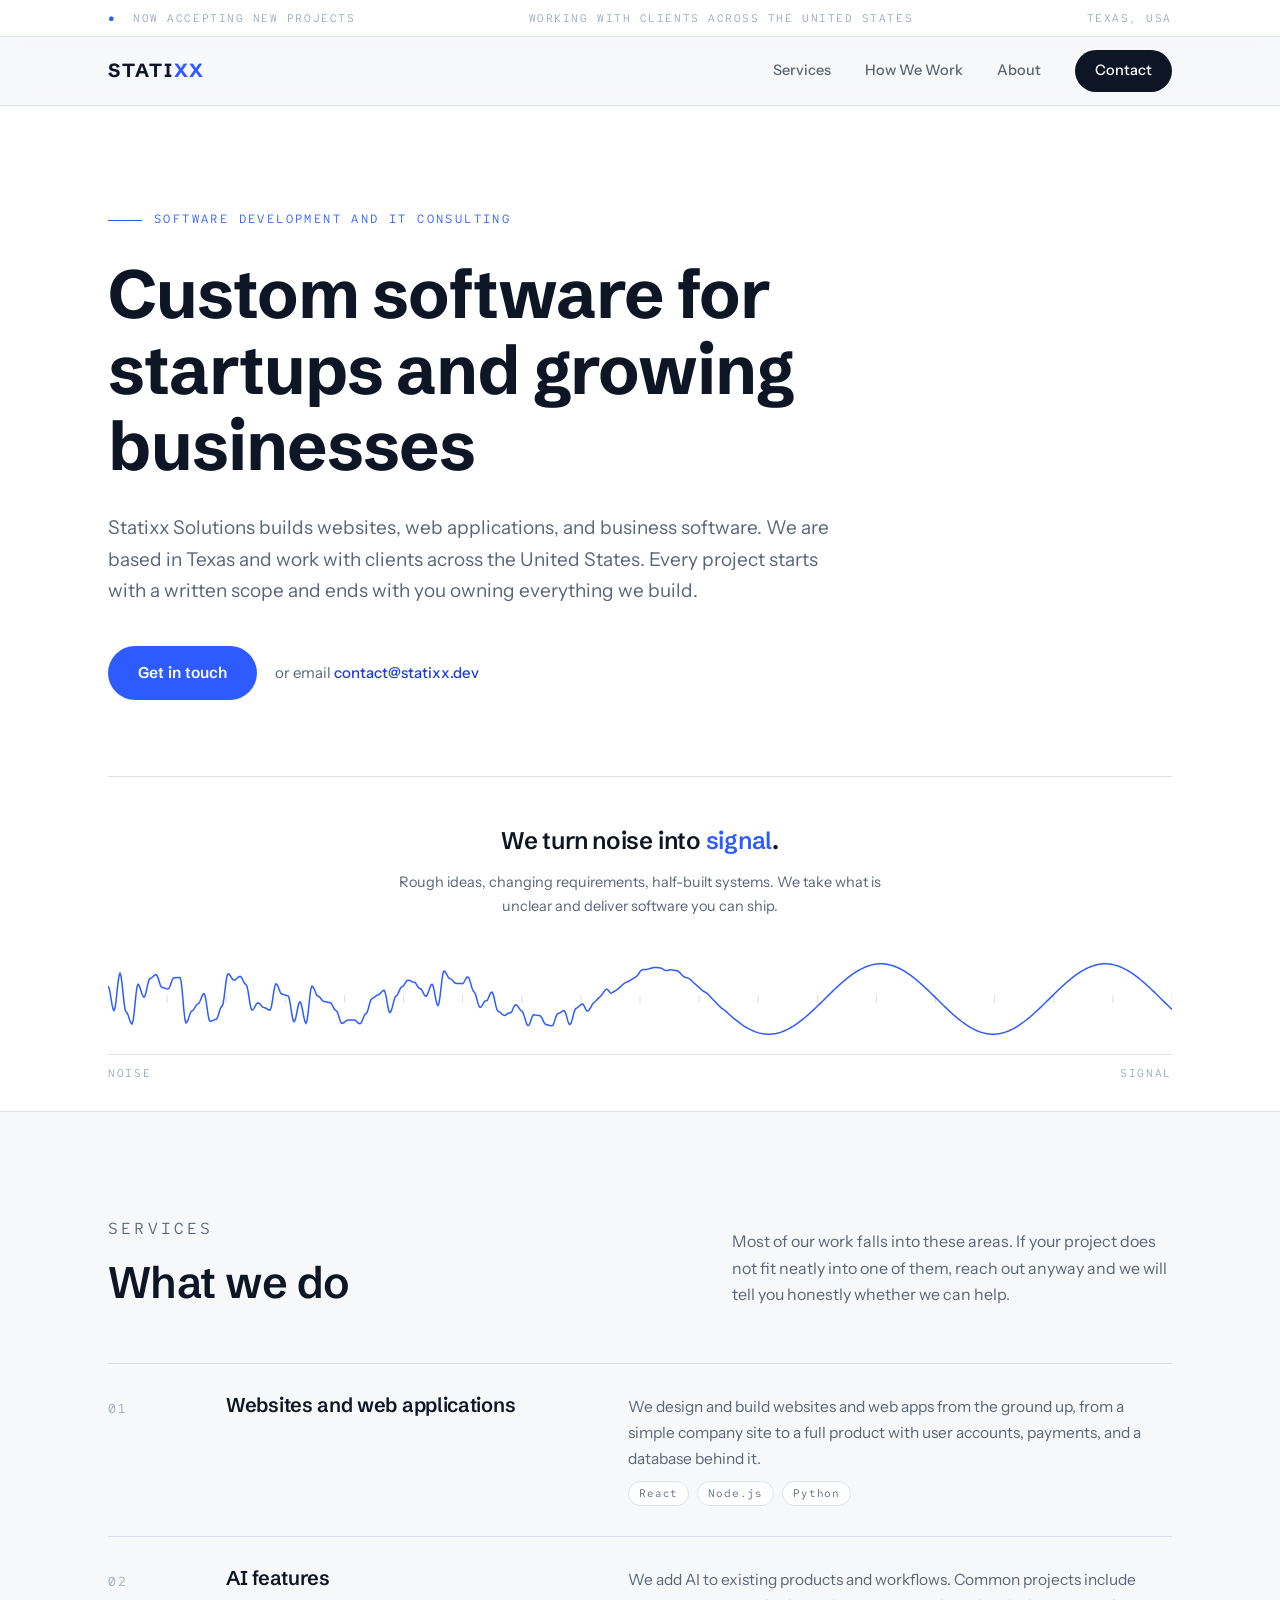
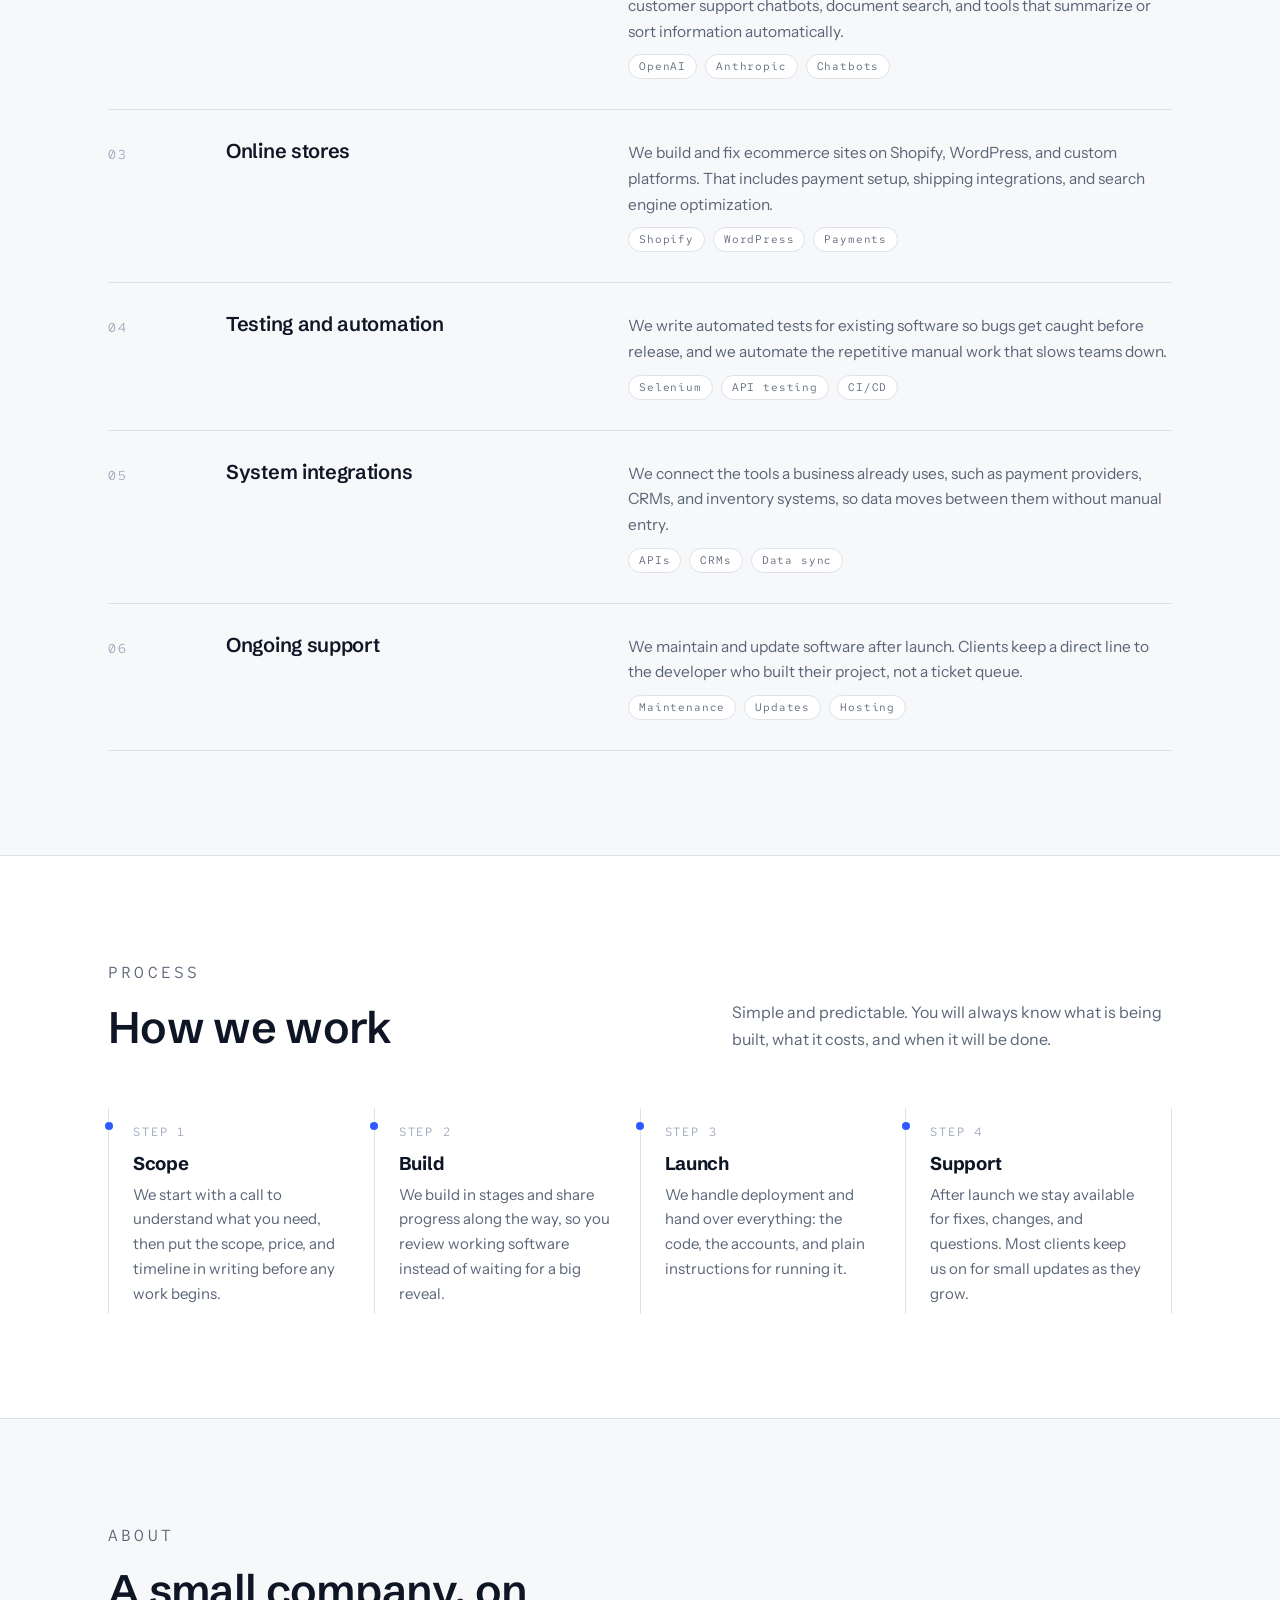
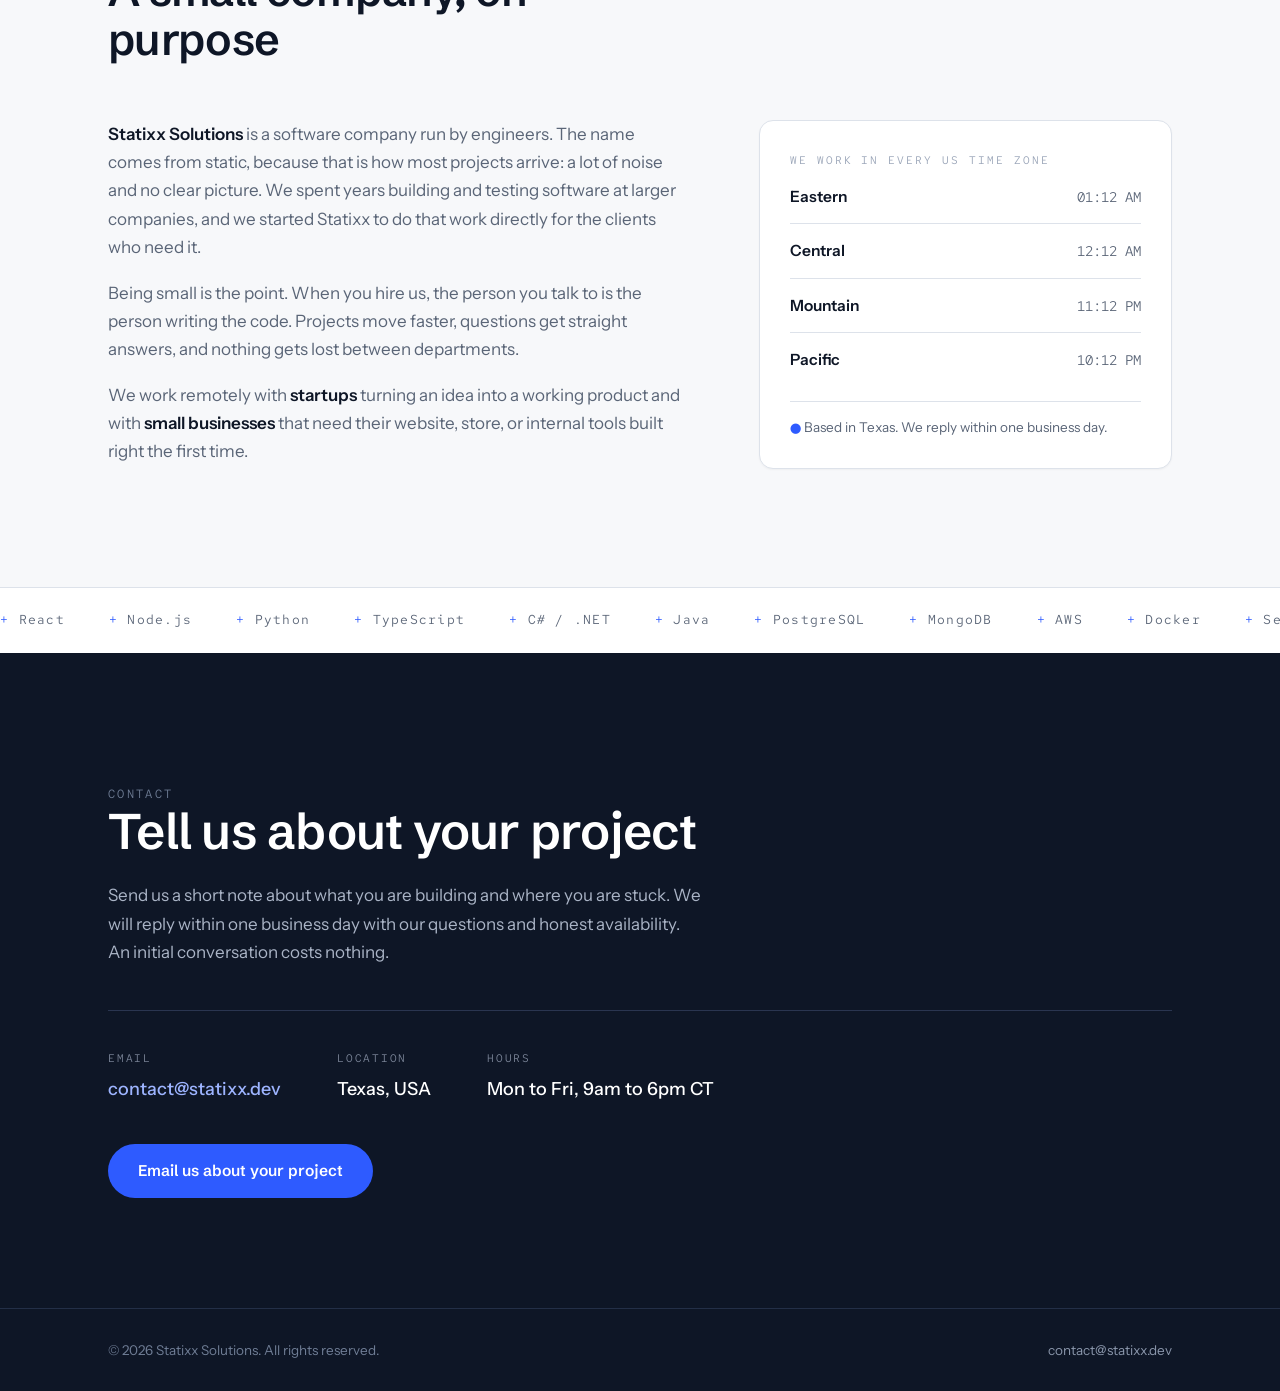
==== index.html @ dcf85e60 "STX-1: Create static html webpage simple first iteration of statixx homepage" ====
<!DOCTYPE html>
<html lang="en">
<head>
<meta charset="UTF-8">
<meta name="viewport" content="width=device-width, initial-scale=1.0">
<title>Statixx Solutions | Software Development and IT Consulting</title>
<meta name="description" content="Statixx Solutions is a software development and IT consulting company based in Texas, working with clients across the United States.">
<meta property="og:title" content="Statixx Solutions | Software Development and IT Consulting">
<meta property="og:description" content="We build websites, web applications, and business software for startups and small businesses across the United States.">
<meta property="og:type" content="website">
<meta property="og:url" content="https://statixx.dev">
<link rel="preconnect" href="https://fonts.googleapis.com">
<link rel="preconnect" href="https://fonts.gstatic.com" crossorigin>
<link href="https://fonts.googleapis.com/css2?family=Schibsted+Grotesk:wght@500;600;700&family=Instrument+Sans:wght@400;500;600&family=Red+Hat+Mono:wght@400;500&display=swap" rel="stylesheet">
<style>
:root{
  --paper:#f7f8fa;
  --paper-2:#ffffff;
  --ink:#0e1626;
  --muted:#5a6577;
  --hairline:#dde2ea;
  --signal:#2e5bff;
  --signal-ink:#1e3fd4;
  --tick:#9aa5b8;
  --maxw:1120px;
}
*{margin:0;padding:0;box-sizing:border-box}
html{scroll-behavior:smooth}
body{
  background:var(--paper);color:var(--ink);
  font-family:'Instrument Sans',system-ui,sans-serif;
  font-size:17px;line-height:1.65;-webkit-font-smoothing:antialiased;
}
::selection{background:var(--signal);color:#fff}
h1,h2,h3{font-family:'Schibsted Grotesk',sans-serif;line-height:1.12;letter-spacing:-.015em}
a{color:var(--signal-ink);text-decoration:none}
a:focus-visible,button:focus-visible{outline:2px solid var(--signal);outline-offset:3px;border-radius:3px}
.wrap{max-width:var(--maxw);margin:0 auto;padding:0 28px}
.mono{font-family:'Red Hat Mono',monospace}

/* ---------- top status strip ---------- */
.strip{
  border-bottom:1px solid var(--hairline);background:var(--paper-2);
  font-family:'Red Hat Mono',monospace;font-size:11px;letter-spacing:.14em;
  color:var(--tick);text-transform:uppercase;
}
.strip .wrap{display:flex;justify-content:space-between;gap:12px;padding-top:9px;padding-bottom:9px}
.strip .dot{color:var(--signal)}
@media(max-width:700px){.strip .hide-sm{display:none}}

/* ---------- nav ---------- */
nav{
  position:sticky;top:0;z-index:50;background:rgba(247,248,250,.88);
  backdrop-filter:blur(10px);border-bottom:1px solid var(--hairline);
}
.nav-inner{display:flex;align-items:center;justify-content:space-between;height:68px}
.brand{font-family:'Schibsted Grotesk',sans-serif;font-weight:700;font-size:19px;letter-spacing:.1em;color:var(--ink)}
.brand .xx{color:var(--signal)}
.nav-links{display:flex;gap:34px;align-items:center}
.nav-links a{color:var(--muted);font-size:14.5px;font-weight:500;transition:color .18s}
.nav-links a:hover{color:var(--ink)}
.nav-cta{
  background:var(--ink);color:#fff!important;padding:9px 20px;border-radius:100px;
  font-weight:600;transition:background .18s;
}
.nav-cta:hover{background:var(--signal)}
@media(max-width:640px){.nav-links a:not(.nav-cta){display:none}}

/* ---------- hero ---------- */
.hero{padding:104px 0 0;border-bottom:1px solid var(--hairline);background:var(--paper-2)}
.hero .kicker{
  font-family:'Red Hat Mono',monospace;font-size:12px;letter-spacing:.2em;
  text-transform:uppercase;color:var(--signal);margin-bottom:26px;
  display:flex;align-items:center;gap:12px;
}
.hero .kicker::before{content:"";width:34px;height:1px;background:var(--signal)}
.hero h1{font-size:clamp(40px,6.2vw,68px);font-weight:700;max-width:17ch}
.hero .lede{margin-top:28px;max-width:56ch;color:var(--muted);font-size:19px}
.hero-ctas{margin-top:40px;display:flex;gap:18px;flex-wrap:wrap;align-items:center}
.btn{
  display:inline-block;font-family:'Schibsted Grotesk',sans-serif;font-weight:600;
  font-size:15.5px;padding:14px 30px;border-radius:100px;transition:all .18s;
}
.btn-primary{background:var(--signal);color:#fff}
.btn-primary:hover{background:var(--signal-ink);transform:translateY(-1px)}
.hero-email{font-size:15px;color:var(--muted)}
.hero-email a{font-weight:500}
.scope-block{margin-top:76px;border-top:1px solid var(--hairline);padding-top:44px}
.scope-tagline{
  font-family:'Schibsted Grotesk',sans-serif;font-weight:600;
  font-size:clamp(19px,2.4vw,24px);text-align:center;letter-spacing:-.01em;
}
.scope-tagline em{font-style:normal;color:var(--signal)}
.scope-sub{
  text-align:center;font-size:14.5px;color:var(--muted);
  max-width:52ch;margin:10px auto 0;
}
#scope{display:block;width:100%;height:110px;margin-top:26px}
.scope-meta{
  border-top:1px solid var(--hairline);
  font-family:'Red Hat Mono',monospace;font-size:10.5px;letter-spacing:.16em;
  color:var(--tick);text-transform:uppercase;
  display:flex;justify-content:space-between;padding:10px 0 28px;
}

/* ---------- generic section ---------- */
section{padding:104px 0}
.sec-head{display:flex;justify-content:space-between;align-items:flex-end;gap:32px;margin-bottom:56px;flex-wrap:wrap}
.sec-head h2{font-size:clamp(30px,4.2vw,44px);font-weight:600;max-width:20ch}
.sec-label{
  font-family:'Red Hat Mono',monospace;font-size:11.5px;letter-spacing:.2em;
  text-transform:uppercase;color:var(--tick);margin-bottom:16px;
}
.sec-head p{color:var(--muted);max-width:40ch;font-size:16px}

/* ---------- services: ledger rows ---------- */
.svc-list{border-top:1px solid var(--hairline)}
.svc-row{
  display:grid;grid-template-columns:90px 1.1fr 1.6fr;gap:28px;
  padding:30px 0;border-bottom:1px solid var(--hairline);
  transition:background .18s;position:relative;
}
.svc-row:hover{background:var(--paper-2)}
.svc-row:hover .svc-id{color:var(--signal)}
.svc-id{font-family:'Red Hat Mono',monospace;font-size:12.5px;color:var(--tick);letter-spacing:.12em;padding-top:5px;transition:color .18s}
.svc-row h3{font-size:20px;font-weight:600}
.svc-row .svc-desc{color:var(--muted);font-size:15.5px}
.svc-row .tags{margin-top:10px;display:flex;gap:8px;flex-wrap:wrap}
.tags span{
  font-family:'Red Hat Mono',monospace;font-size:10.5px;letter-spacing:.08em;
  color:var(--muted);border:1px solid var(--hairline);border-radius:100px;
  padding:3px 10px;background:var(--paper-2);
}
@media(max-width:760px){
  .svc-row{grid-template-columns:1fr;gap:8px;padding:26px 0}
  .svc-id{padding-top:0}
}

/* ---------- process ---------- */
#process{background:var(--paper-2);border-top:1px solid var(--hairline);border-bottom:1px solid var(--hairline)}
.timeline{display:grid;grid-template-columns:repeat(4,1fr);border-left:1px solid var(--hairline)}
@media(max-width:880px){.timeline{grid-template-columns:repeat(2,1fr)}}
@media(max-width:540px){.timeline{grid-template-columns:1fr}}
.tl-step{border-right:1px solid var(--hairline);padding:8px 28px 8px 24px;position:relative}
.tl-step::before{
  content:"";position:absolute;top:14px;left:-4.5px;width:8px;height:8px;
  border-radius:50%;background:var(--signal);
}
@media(max-width:880px){.tl-step{padding-bottom:28px}}
.tl-step .num{font-family:'Red Hat Mono',monospace;font-size:11.5px;letter-spacing:.16em;color:var(--tick)}
.tl-step h3{font-size:18.5px;margin:10px 0 8px}
.tl-step p{font-size:15px;color:var(--muted)}

/* ---------- about / coverage ---------- */
.about-grid{display:grid;grid-template-columns:1.4fr 1fr;gap:72px;align-items:start}
@media(max-width:840px){.about-grid{grid-template-columns:1fr;gap:44px}}
.about-grid .body p{color:var(--muted);margin-bottom:18px}
.about-grid .body p strong{color:var(--ink);font-weight:600}
.coverage{
  border:1px solid var(--hairline);border-radius:14px;background:var(--paper-2);
  padding:30px;box-shadow:0 1px 2px rgba(14,22,38,.04);
}
.coverage .cv-label{font-family:'Red Hat Mono',monospace;font-size:11px;letter-spacing:.18em;text-transform:uppercase;color:var(--tick)}
.tz-row{
  display:flex;justify-content:space-between;align-items:baseline;
  border-bottom:1px solid var(--hairline);padding:14px 0;
}
.tz-row:last-of-type{border-bottom:none}
.tz-row .zone{font-weight:600;font-size:15.5px}
.tz-row .time{font-family:'Red Hat Mono',monospace;font-size:14px;color:var(--muted)}
.coverage .foot{
  margin-top:14px;font-size:13.5px;color:var(--muted);
  padding-top:14px;border-top:1px solid var(--hairline);
}
.coverage .foot .dot{color:var(--signal)}

/* ---------- capability strip ---------- */
.stackline{border-top:1px solid var(--hairline);background:var(--paper-2);overflow:hidden;padding:22px 0}
.stack-track{display:flex;gap:44px;white-space:nowrap;animation:ticker 42s linear infinite;width:max-content}
.stack-track span{font-family:'Red Hat Mono',monospace;font-size:12.5px;letter-spacing:.1em;color:var(--muted)}
.stack-track span::before{content:"+ ";color:var(--signal)}
@keyframes ticker{from{transform:translateX(0)}to{transform:translateX(-50%)}}

/* ---------- contact ---------- */
#contact{background:var(--ink);color:#f2f5fa;padding:110px 0}
#contact .sec-label{color:#6f7d95}
#contact h2{font-size:clamp(32px,5vw,50px);font-weight:600;max-width:22ch;color:#fff}
#contact p{color:#aab4c6;margin:22px 0 0;max-width:54ch}
.contact-card{
  margin-top:44px;display:flex;gap:56px;flex-wrap:wrap;
  border-top:1px solid #2a3550;padding-top:38px;
}
.contact-item .label{
  font-family:'Red Hat Mono',monospace;font-size:11px;letter-spacing:.16em;
  text-transform:uppercase;color:#7c8699;margin-bottom:8px;
}
.contact-item .value{font-size:18px;font-weight:500;color:#fff}
.contact-item .value a{color:#9db4ff}
#contact .btn-primary{margin-top:40px}

/* ---------- footer ---------- */
footer{background:var(--ink);border-top:1px solid #232f47;padding:30px 0;font-size:13.5px;color:#6f7d95}
.foot-inner{display:flex;justify-content:space-between;gap:16px;flex-wrap:wrap}
footer a{color:#8a96ab}

@media(prefers-reduced-motion:reduce){
  html{scroll-behavior:auto}
  .stack-track{animation:none}
  .btn-primary:hover{transform:none}
}
</style>
</head>
<body>

<div class="strip">
  <div class="wrap">
    <span><span class="dot">●</span>&nbsp; NOW ACCEPTING NEW PROJECTS</span>
    <span class="hide-sm">WORKING WITH CLIENTS ACROSS THE UNITED STATES</span>
    <span>TEXAS, USA</span>
  </div>
</div>

<nav>
  <div class="wrap nav-inner">
    <a href="#top" class="brand">STATI<span class="xx">XX</span></a>
    <div class="nav-links">
      <a href="#services">Services</a>
      <a href="#process">How We Work</a>
      <a href="#about">About</a>
      <a href="#contact" class="nav-cta">Contact</a>
    </div>
  </div>
</nav>

<header class="hero" id="top">
  <div class="wrap">
    <p class="kicker">Software Development and IT Consulting</p>
    <h1>Custom software for startups and growing businesses</h1>
    <p class="lede">Statixx Solutions builds websites, web applications, and business software. We are based in Texas and work with clients across the United States. Every project starts with a written scope and ends with you owning everything we build.</p>
    <div class="hero-ctas">
      <a class="btn btn-primary" href="#contact">Get in touch</a>
      <span class="hero-email">or email <a href="mailto:contact@statixx.dev">contact@statixx.dev</a></span>
    </div>
    <div class="scope-block">
      <p class="scope-tagline">We turn noise into <em>signal</em>.</p>
      <p class="scope-sub">Rough ideas, changing requirements, half-built systems. We take what is unclear and deliver software you can ship.</p>
      <canvas id="scope" aria-hidden="true"></canvas>
    </div>
    <div class="scope-meta" aria-hidden="true">
      <span>Noise</span><span>Signal</span>
    </div>
  </div>
</header>

<section id="services">
  <div class="wrap">
    <div class="sec-head">
      <div>
        <p class="sec-label">Services</p>
        <h2>What we do</h2>
      </div>
      <p>Most of our work falls into these areas. If your project does not fit neatly into one of them, reach out anyway and we will tell you honestly whether we can help.</p>
    </div>
    <div class="svc-list">
      <div class="svc-row">
        <span class="svc-id">01</span>
        <h3>Websites and web applications</h3>
        <div>
          <p class="svc-desc">We design and build websites and web apps from the ground up, from a simple company site to a full product with user accounts, payments, and a database behind it.</p>
          <div class="tags"><span>React</span><span>Node.js</span><span>Python</span></div>
        </div>
      </div>
      <div class="svc-row">
        <span class="svc-id">02</span>
        <h3>AI features</h3>
        <div>
          <p class="svc-desc">We add AI to existing products and workflows. Common projects include customer support chatbots, document search, and tools that summarize or sort information automatically.</p>
          <div class="tags"><span>OpenAI</span><span>Anthropic</span><span>Chatbots</span></div>
        </div>
      </div>
      <div class="svc-row">
        <span class="svc-id">03</span>
        <h3>Online stores</h3>
        <div>
          <p class="svc-desc">We build and fix ecommerce sites on Shopify, WordPress, and custom platforms. That includes payment setup, shipping integrations, and search engine optimization.</p>
          <div class="tags"><span>Shopify</span><span>WordPress</span><span>Payments</span></div>
        </div>
      </div>
      <div class="svc-row">
        <span class="svc-id">04</span>
        <h3>Testing and automation</h3>
        <div>
          <p class="svc-desc">We write automated tests for existing software so bugs get caught before release, and we automate the repetitive manual work that slows teams down.</p>
          <div class="tags"><span>Selenium</span><span>API testing</span><span>CI/CD</span></div>
        </div>
      </div>
      <div class="svc-row">
        <span class="svc-id">05</span>
        <h3>System integrations</h3>
        <div>
          <p class="svc-desc">We connect the tools a business already uses, such as payment providers, CRMs, and inventory systems, so data moves between them without manual entry.</p>
          <div class="tags"><span>APIs</span><span>CRMs</span><span>Data sync</span></div>
        </div>
      </div>
      <div class="svc-row">
        <span class="svc-id">06</span>
        <h3>Ongoing support</h3>
        <div>
          <p class="svc-desc">We maintain and update software after launch. Clients keep a direct line to the developer who built their project, not a ticket queue.</p>
          <div class="tags"><span>Maintenance</span><span>Updates</span><span>Hosting</span></div>
        </div>
      </div>
    </div>
  </div>
</section>

<section id="process">
  <div class="wrap">
    <div class="sec-head">
      <div>
        <p class="sec-label">Process</p>
        <h2>How we work</h2>
      </div>
      <p>Simple and predictable. You will always know what is being built, what it costs, and when it will be done.</p>
    </div>
    <div class="timeline">
      <div class="tl-step">
        <span class="num">STEP 1</span>
        <h3>Scope</h3>
        <p>We start with a call to understand what you need, then put the scope, price, and timeline in writing before any work begins.</p>
      </div>
      <div class="tl-step">
        <span class="num">STEP 2</span>
        <h3>Build</h3>
        <p>We build in stages and share progress along the way, so you review working software instead of waiting for a big reveal.</p>
      </div>
      <div class="tl-step">
        <span class="num">STEP 3</span>
        <h3>Launch</h3>
        <p>We handle deployment and hand over everything: the code, the accounts, and plain instructions for running it.</p>
      </div>
      <div class="tl-step">
        <span class="num">STEP 4</span>
        <h3>Support</h3>
        <p>After launch we stay available for fixes, changes, and questions. Most clients keep us on for small updates as they grow.</p>
      </div>
    </div>
  </div>
</section>

<section id="about">
  <div class="wrap">
    <div class="sec-head">
      <div>
        <p class="sec-label">About</p>
        <h2>A small company, on purpose</h2>
      </div>
    </div>
    <div class="about-grid">
      <div class="body">
        <p><strong>Statixx Solutions</strong> is a software company run by engineers. The name comes from static, because that is how most projects arrive: a lot of noise and no clear picture. We spent years building and testing software at larger companies, and we started Statixx to do that work directly for the clients who need it.</p>
        <p>Being small is the point. When you hire us, the person you talk to is the person writing the code. Projects move faster, questions get straight answers, and nothing gets lost between departments.</p>
        <p>We work remotely with <strong>startups</strong> turning an idea into a working product and with <strong>small businesses</strong> that need their website, store, or internal tools built right the first time.</p>
      </div>
      <aside class="coverage" aria-label="US coverage">
        <p class="cv-label">We work in every US time zone</p>
        <div class="tz-row"><span class="zone">Eastern</span><span class="time" data-tz="America/New_York">--:--</span></div>
        <div class="tz-row"><span class="zone">Central</span><span class="time" data-tz="America/Chicago">--:--</span></div>
        <div class="tz-row"><span class="zone">Mountain</span><span class="time" data-tz="America/Denver">--:--</span></div>
        <div class="tz-row"><span class="zone">Pacific</span><span class="time" data-tz="America/Los_Angeles">--:--</span></div>
        <p class="foot"><span class="dot">●</span> Based in Texas. We reply within one business day.</p>
      </aside>
    </div>
  </div>
</section>

<div class="stackline" aria-hidden="true">
  <div class="stack-track">
    <span>React</span><span>Node.js</span><span>Python</span><span>TypeScript</span><span>C# / .NET</span><span>Java</span><span>PostgreSQL</span><span>MongoDB</span><span>AWS</span><span>Docker</span><span>Selenium</span><span>OpenAI</span><span>Anthropic</span><span>Shopify</span><span>WordPress</span><span>CI/CD</span>
    <span>React</span><span>Node.js</span><span>Python</span><span>TypeScript</span><span>C# / .NET</span><span>Java</span><span>PostgreSQL</span><span>MongoDB</span><span>AWS</span><span>Docker</span><span>Selenium</span><span>OpenAI</span><span>Anthropic</span><span>Shopify</span><span>WordPress</span><span>CI/CD</span>
  </div>
</div>

<section id="contact">
  <div class="wrap">
    <p class="sec-label">Contact</p>
    <h2>Tell us about your project</h2>
    <p>Send us a short note about what you are building and where you are stuck. We will reply within one business day with our questions and honest availability. An initial conversation costs nothing.</p>
    <div class="contact-card">
      <div class="contact-item">
        <div class="label">Email</div>
        <div class="value"><a href="mailto:contact@statixx.dev">contact@statixx.dev</a></div>
      </div>
      <div class="contact-item">
        <div class="label">Location</div>
        <div class="value">Texas, USA</div>
      </div>
      <div class="contact-item">
        <div class="label">Hours</div>
        <div class="value">Mon to Fri, 9am to 6pm CT</div>
      </div>
    </div>
    <a class="btn btn-primary" href="mailto:contact@statixx.dev?subject=Project%20inquiry">Email us about your project</a>
  </div>
</section>

<footer>
  <div class="wrap foot-inner">
    <span>© 2026 Statixx Solutions. All rights reserved.</span>
    <span><a href="mailto:contact@statixx.dev">contact@statixx.dev</a></span>
  </div>
</footer>

<script>
(function(){
  /* live US time zone clocks */
  function tick(){
    document.querySelectorAll('.time[data-tz]').forEach(function(el){
      try{
        el.textContent = new Intl.DateTimeFormat('en-US',{
          hour:'2-digit',minute:'2-digit',hour12:true,timeZone:el.dataset.tz
        }).format(new Date());
      }catch(e){ el.textContent = ''; }
    });
  }
  tick(); setInterval(tick, 30000);

  /* signal trace under the hero: smoothed noise resolving into a clean wave */
  const c = document.getElementById('scope');
  if(!c) return;
  const ctx = c.getContext('2d');
  const reduced = window.matchMedia('(prefers-reduced-motion: reduce)').matches;
  let w, h, t = 0;

  // persistent noise control points, eased toward new targets so the
  // static wanders instead of flickering
  const STEP = 6;
  let pts = [], targets = [];

  function resize(){
    const dpr = window.devicePixelRatio || 1;
    w = c.clientWidth; h = c.clientHeight;
    c.width = w*dpr; c.height = h*dpr;
    ctx.setTransform(dpr,0,0,dpr,0,0);
    const n = Math.ceil(w/STEP)+2;
    pts = new Array(n).fill(0).map(()=>Math.random()*2-1);
    targets = pts.slice();
  }
  window.addEventListener('resize', resize);
  resize();

  function smoothstep(a,b,x){
    const k = Math.min(1, Math.max(0, (x-a)/(b-a)));
    return k*k*(3-2*k);
  }

  function noiseAt(x){
    const i = Math.floor(x/STEP);
    const f = (x - i*STEP)/STEP;
    const a = pts[i] || 0, b = pts[i+1] || 0;
    const u = (1 - Math.cos(f*Math.PI))/2;   // cosine interpolation
    return a*(1-u) + b*u;
  }

  function draw(){
    // ease each control point toward its target; re-aim occasionally
    for(let i=0;i<pts.length;i++){
      pts[i] += (targets[i]-pts[i])*0.16;
      if(Math.random() < 0.12) targets[i] = Math.random()*2-1;
    }

    ctx.clearRect(0,0,w,h);
    const mid = h/2, amp = h*0.32;

    // subtle instrument ticks along the midline, as in the v2 design
    ctx.strokeStyle = 'rgba(154,165,184,0.35)';
    ctx.lineWidth = 1;
    for(let x=0; x<=w; x+=Math.max(56, w/18)){
      ctx.beginPath(); ctx.moveTo(x, mid-4); ctx.lineTo(x, mid+4); ctx.stroke();
    }

    // main trace: noise on the left third easing into a clean signal
    ctx.beginPath();
    for(let x=0; x<=w; x++){
      const p = x/w;
      const mix = smoothstep(0.12, 0.62, p);           // where noise becomes signal
      const clean = Math.sin((x*0.028) - t*0.04) * amp;
      const rough = noiseAt(x) * amp * 0.75;           // smoothed static
      const y = mid + rough*(1-mix) + clean*mix;
      x===0 ? ctx.moveTo(x,y) : ctx.lineTo(x,y);
    }
    ctx.strokeStyle = '#2e5bff';
    ctx.lineWidth = 1.5;
    ctx.stroke();

    t++;
    if(!reduced) requestAnimationFrame(draw);
  }
  draw();
})();
</script>

</body>
</html>
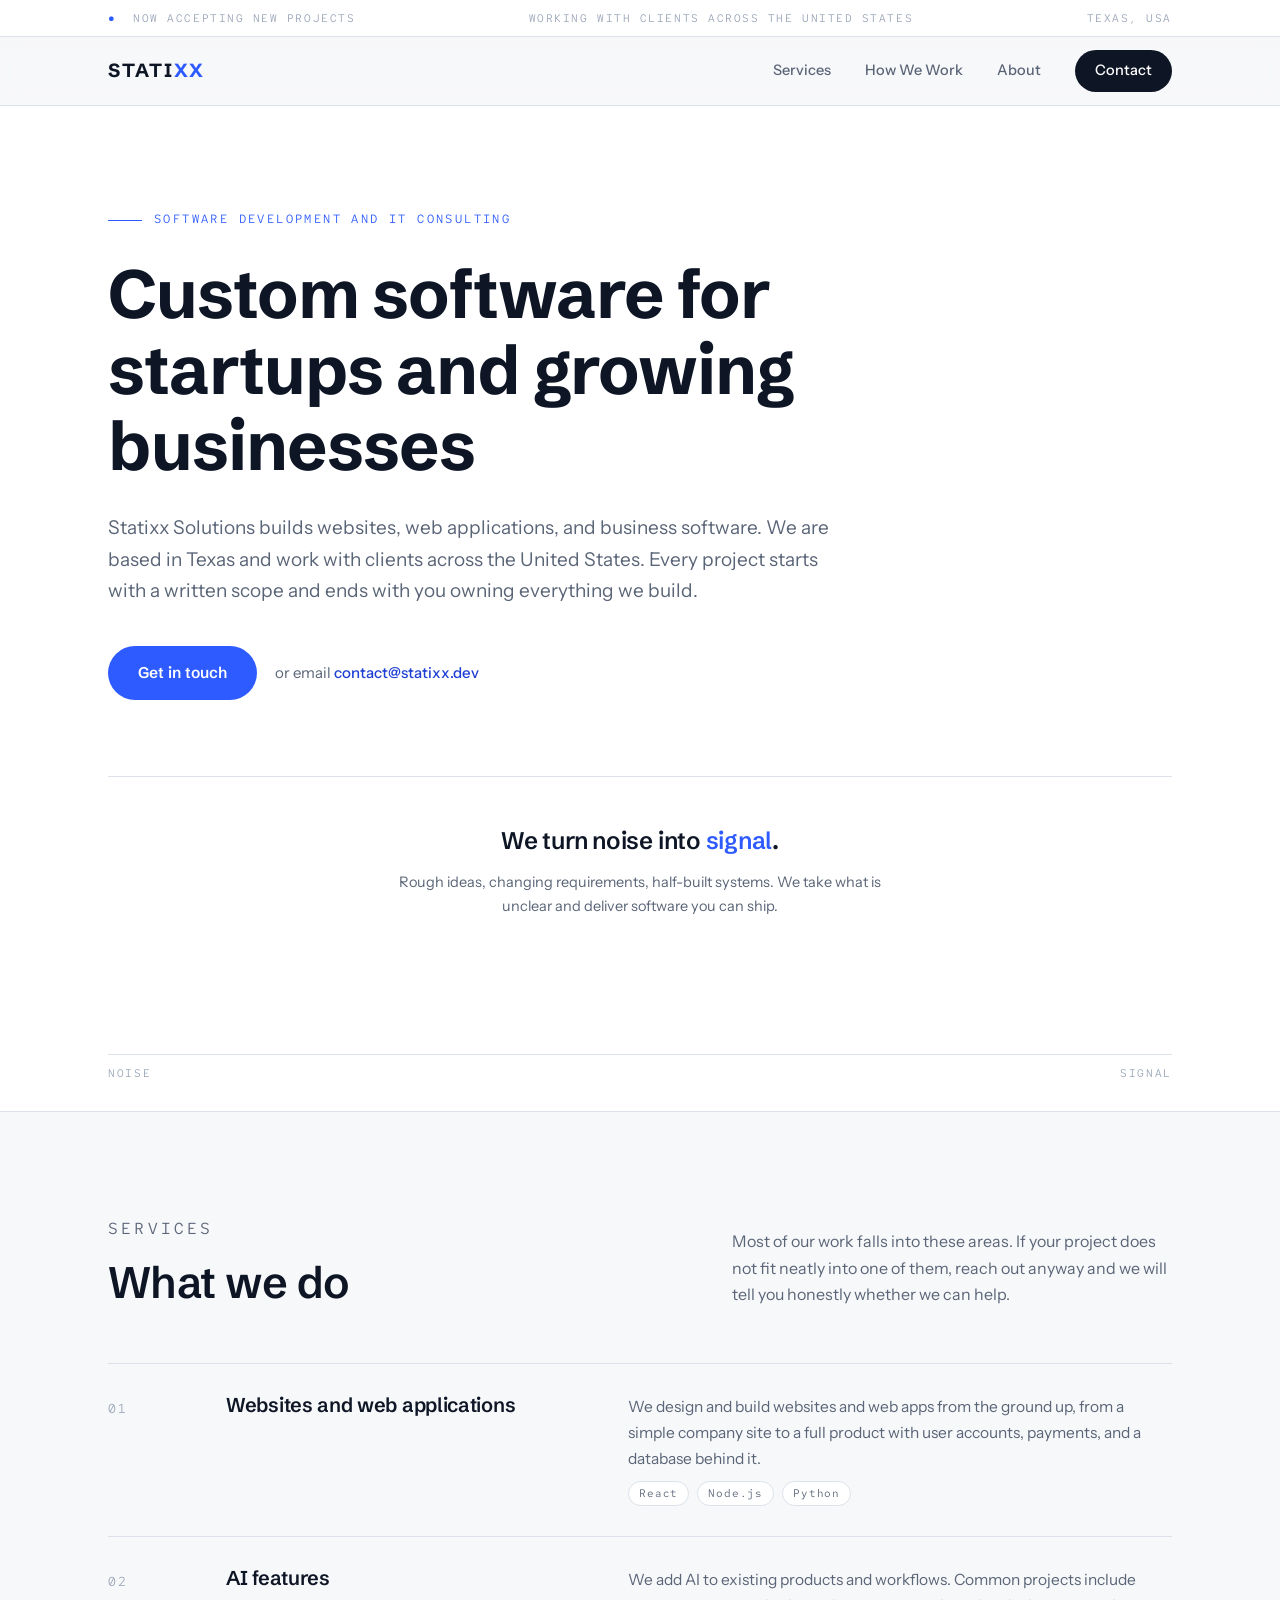
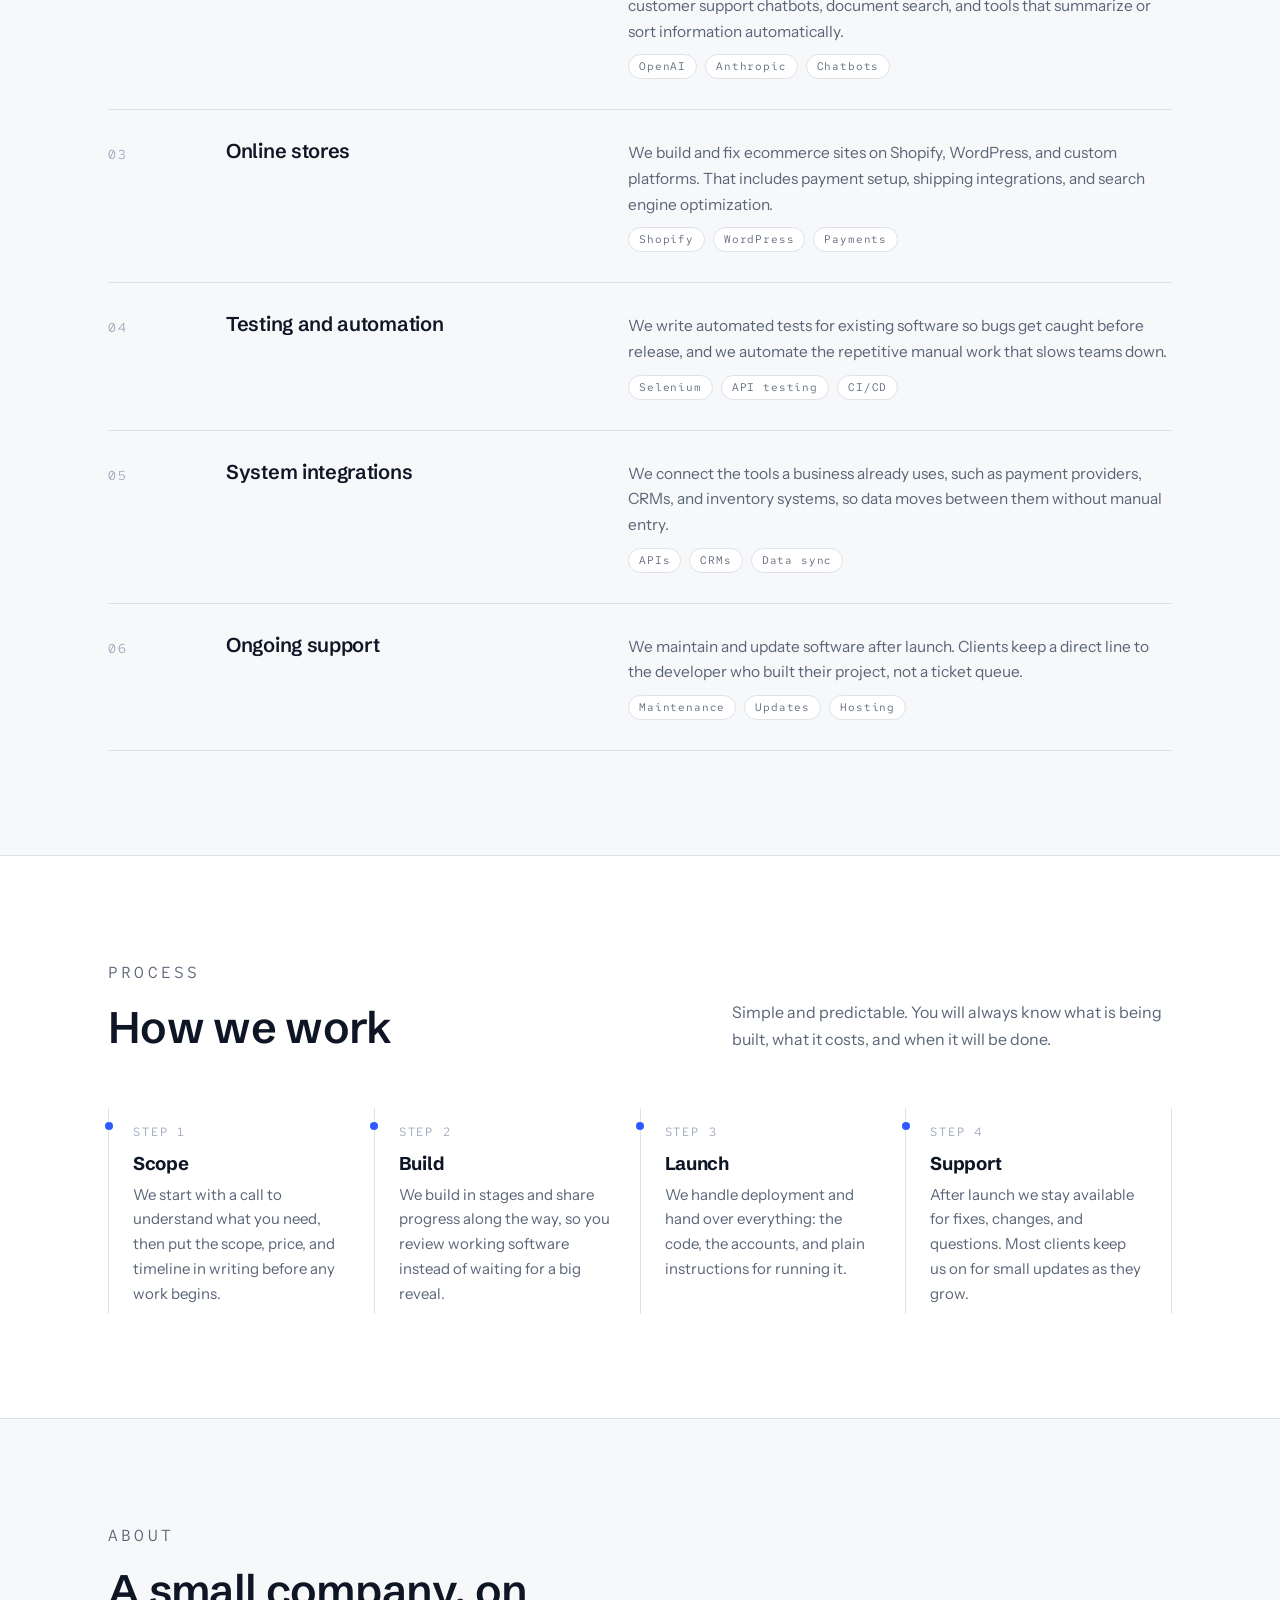
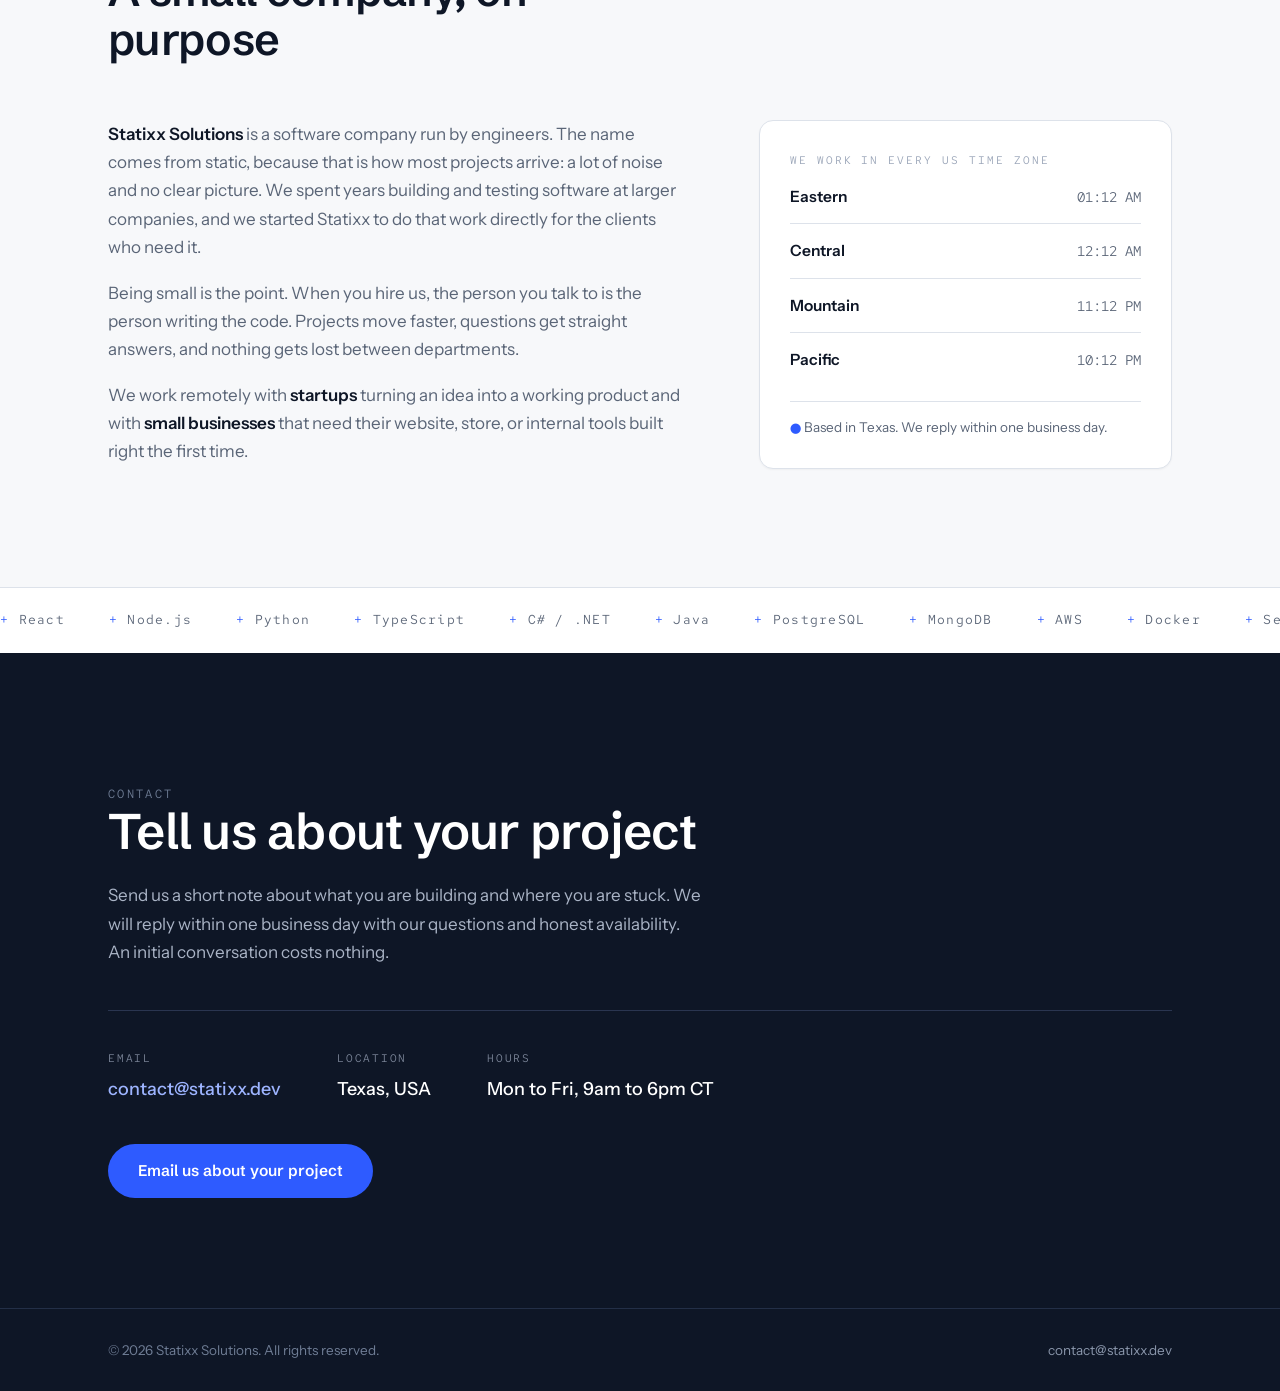
==== commit 5509d54d: "STTX-1: Refactor and add assets refactored project organization, added rough draft assets" ====
--- a/index.html
+++ b/index.html
@@ -9,206 +9,16 @@
 <meta property="og:description" content="We build websites, web applications, and business software for startups and small businesses across the United States.">
 <meta property="og:type" content="website">
 <meta property="og:url" content="https://statixx.dev">
+<link rel="canonical" href="https://statixx.dev/">
+<meta name="theme-color" content="#0e1626">
+<link rel="icon" href="assets/icons/favicon.svg" type="image/svg+xml">
+<link rel="icon" href="assets/icons/favicon-32.png" type="image/png" sizes="32x32">
+<link rel="apple-touch-icon" href="assets/icons/apple-touch-icon.png">
+<link rel="manifest" href="site.webmanifest">
 <link rel="preconnect" href="https://fonts.googleapis.com">
 <link rel="preconnect" href="https://fonts.gstatic.com" crossorigin>
 <link href="https://fonts.googleapis.com/css2?family=Schibsted+Grotesk:wght@500;600;700&family=Instrument+Sans:wght@400;500;600&family=Red+Hat+Mono:wght@400;500&display=swap" rel="stylesheet">
-<style>
-:root{
-  --paper:#f7f8fa;
-  --paper-2:#ffffff;
-  --ink:#0e1626;
-  --muted:#5a6577;
-  --hairline:#dde2ea;
-  --signal:#2e5bff;
-  --signal-ink:#1e3fd4;
-  --tick:#9aa5b8;
-  --maxw:1120px;
-}
-*{margin:0;padding:0;box-sizing:border-box}
-html{scroll-behavior:smooth}
-body{
-  background:var(--paper);color:var(--ink);
-  font-family:'Instrument Sans',system-ui,sans-serif;
-  font-size:17px;line-height:1.65;-webkit-font-smoothing:antialiased;
-}
-::selection{background:var(--signal);color:#fff}
-h1,h2,h3{font-family:'Schibsted Grotesk',sans-serif;line-height:1.12;letter-spacing:-.015em}
-a{color:var(--signal-ink);text-decoration:none}
-a:focus-visible,button:focus-visible{outline:2px solid var(--signal);outline-offset:3px;border-radius:3px}
-.wrap{max-width:var(--maxw);margin:0 auto;padding:0 28px}
-.mono{font-family:'Red Hat Mono',monospace}
-
-/* ---------- top status strip ---------- */
-.strip{
-  border-bottom:1px solid var(--hairline);background:var(--paper-2);
-  font-family:'Red Hat Mono',monospace;font-size:11px;letter-spacing:.14em;
-  color:var(--tick);text-transform:uppercase;
-}
-.strip .wrap{display:flex;justify-content:space-between;gap:12px;padding-top:9px;padding-bottom:9px}
-.strip .dot{color:var(--signal)}
-@media(max-width:700px){.strip .hide-sm{display:none}}
-
-/* ---------- nav ---------- */
-nav{
-  position:sticky;top:0;z-index:50;background:rgba(247,248,250,.88);
-  backdrop-filter:blur(10px);border-bottom:1px solid var(--hairline);
-}
-.nav-inner{display:flex;align-items:center;justify-content:space-between;height:68px}
-.brand{font-family:'Schibsted Grotesk',sans-serif;font-weight:700;font-size:19px;letter-spacing:.1em;color:var(--ink)}
-.brand .xx{color:var(--signal)}
-.nav-links{display:flex;gap:34px;align-items:center}
-.nav-links a{color:var(--muted);font-size:14.5px;font-weight:500;transition:color .18s}
-.nav-links a:hover{color:var(--ink)}
-.nav-cta{
-  background:var(--ink);color:#fff!important;padding:9px 20px;border-radius:100px;
-  font-weight:600;transition:background .18s;
-}
-.nav-cta:hover{background:var(--signal)}
-@media(max-width:640px){.nav-links a:not(.nav-cta){display:none}}
-
-/* ---------- hero ---------- */
-.hero{padding:104px 0 0;border-bottom:1px solid var(--hairline);background:var(--paper-2)}
-.hero .kicker{
-  font-family:'Red Hat Mono',monospace;font-size:12px;letter-spacing:.2em;
-  text-transform:uppercase;color:var(--signal);margin-bottom:26px;
-  display:flex;align-items:center;gap:12px;
-}
-.hero .kicker::before{content:"";width:34px;height:1px;background:var(--signal)}
-.hero h1{font-size:clamp(40px,6.2vw,68px);font-weight:700;max-width:17ch}
-.hero .lede{margin-top:28px;max-width:56ch;color:var(--muted);font-size:19px}
-.hero-ctas{margin-top:40px;display:flex;gap:18px;flex-wrap:wrap;align-items:center}
-.btn{
-  display:inline-block;font-family:'Schibsted Grotesk',sans-serif;font-weight:600;
-  font-size:15.5px;padding:14px 30px;border-radius:100px;transition:all .18s;
-}
-.btn-primary{background:var(--signal);color:#fff}
-.btn-primary:hover{background:var(--signal-ink);transform:translateY(-1px)}
-.hero-email{font-size:15px;color:var(--muted)}
-.hero-email a{font-weight:500}
-.scope-block{margin-top:76px;border-top:1px solid var(--hairline);padding-top:44px}
-.scope-tagline{
-  font-family:'Schibsted Grotesk',sans-serif;font-weight:600;
-  font-size:clamp(19px,2.4vw,24px);text-align:center;letter-spacing:-.01em;
-}
-.scope-tagline em{font-style:normal;color:var(--signal)}
-.scope-sub{
-  text-align:center;font-size:14.5px;color:var(--muted);
-  max-width:52ch;margin:10px auto 0;
-}
-#scope{display:block;width:100%;height:110px;margin-top:26px}
-.scope-meta{
-  border-top:1px solid var(--hairline);
-  font-family:'Red Hat Mono',monospace;font-size:10.5px;letter-spacing:.16em;
-  color:var(--tick);text-transform:uppercase;
-  display:flex;justify-content:space-between;padding:10px 0 28px;
-}
-
-/* ---------- generic section ---------- */
-section{padding:104px 0}
-.sec-head{display:flex;justify-content:space-between;align-items:flex-end;gap:32px;margin-bottom:56px;flex-wrap:wrap}
-.sec-head h2{font-size:clamp(30px,4.2vw,44px);font-weight:600;max-width:20ch}
-.sec-label{
-  font-family:'Red Hat Mono',monospace;font-size:11.5px;letter-spacing:.2em;
-  text-transform:uppercase;color:var(--tick);margin-bottom:16px;
-}
-.sec-head p{color:var(--muted);max-width:40ch;font-size:16px}
-
-/* ---------- services: ledger rows ---------- */
-.svc-list{border-top:1px solid var(--hairline)}
-.svc-row{
-  display:grid;grid-template-columns:90px 1.1fr 1.6fr;gap:28px;
-  padding:30px 0;border-bottom:1px solid var(--hairline);
-  transition:background .18s;position:relative;
-}
-.svc-row:hover{background:var(--paper-2)}
-.svc-row:hover .svc-id{color:var(--signal)}
-.svc-id{font-family:'Red Hat Mono',monospace;font-size:12.5px;color:var(--tick);letter-spacing:.12em;padding-top:5px;transition:color .18s}
-.svc-row h3{font-size:20px;font-weight:600}
-.svc-row .svc-desc{color:var(--muted);font-size:15.5px}
-.svc-row .tags{margin-top:10px;display:flex;gap:8px;flex-wrap:wrap}
-.tags span{
-  font-family:'Red Hat Mono',monospace;font-size:10.5px;letter-spacing:.08em;
-  color:var(--muted);border:1px solid var(--hairline);border-radius:100px;
-  padding:3px 10px;background:var(--paper-2);
-}
-@media(max-width:760px){
-  .svc-row{grid-template-columns:1fr;gap:8px;padding:26px 0}
-  .svc-id{padding-top:0}
-}
-
-/* ---------- process ---------- */
-#process{background:var(--paper-2);border-top:1px solid var(--hairline);border-bottom:1px solid var(--hairline)}
-.timeline{display:grid;grid-template-columns:repeat(4,1fr);border-left:1px solid var(--hairline)}
-@media(max-width:880px){.timeline{grid-template-columns:repeat(2,1fr)}}
-@media(max-width:540px){.timeline{grid-template-columns:1fr}}
-.tl-step{border-right:1px solid var(--hairline);padding:8px 28px 8px 24px;position:relative}
-.tl-step::before{
-  content:"";position:absolute;top:14px;left:-4.5px;width:8px;height:8px;
-  border-radius:50%;background:var(--signal);
-}
-@media(max-width:880px){.tl-step{padding-bottom:28px}}
-.tl-step .num{font-family:'Red Hat Mono',monospace;font-size:11.5px;letter-spacing:.16em;color:var(--tick)}
-.tl-step h3{font-size:18.5px;margin:10px 0 8px}
-.tl-step p{font-size:15px;color:var(--muted)}
-
-/* ---------- about / coverage ---------- */
-.about-grid{display:grid;grid-template-columns:1.4fr 1fr;gap:72px;align-items:start}
-@media(max-width:840px){.about-grid{grid-template-columns:1fr;gap:44px}}
-.about-grid .body p{color:var(--muted);margin-bottom:18px}
-.about-grid .body p strong{color:var(--ink);font-weight:600}
-.coverage{
-  border:1px solid var(--hairline);border-radius:14px;background:var(--paper-2);
-  padding:30px;box-shadow:0 1px 2px rgba(14,22,38,.04);
-}
-.coverage .cv-label{font-family:'Red Hat Mono',monospace;font-size:11px;letter-spacing:.18em;text-transform:uppercase;color:var(--tick)}
-.tz-row{
-  display:flex;justify-content:space-between;align-items:baseline;
-  border-bottom:1px solid var(--hairline);padding:14px 0;
-}
-.tz-row:last-of-type{border-bottom:none}
-.tz-row .zone{font-weight:600;font-size:15.5px}
-.tz-row .time{font-family:'Red Hat Mono',monospace;font-size:14px;color:var(--muted)}
-.coverage .foot{
-  margin-top:14px;font-size:13.5px;color:var(--muted);
-  padding-top:14px;border-top:1px solid var(--hairline);
-}
-.coverage .foot .dot{color:var(--signal)}
-
-/* ---------- capability strip ---------- */
-.stackline{border-top:1px solid var(--hairline);background:var(--paper-2);overflow:hidden;padding:22px 0}
-.stack-track{display:flex;gap:44px;white-space:nowrap;animation:ticker 42s linear infinite;width:max-content}
-.stack-track span{font-family:'Red Hat Mono',monospace;font-size:12.5px;letter-spacing:.1em;color:var(--muted)}
-.stack-track span::before{content:"+ ";color:var(--signal)}
-@keyframes ticker{from{transform:translateX(0)}to{transform:translateX(-50%)}}
-
-/* ---------- contact ---------- */
-#contact{background:var(--ink);color:#f2f5fa;padding:110px 0}
-#contact .sec-label{color:#6f7d95}
-#contact h2{font-size:clamp(32px,5vw,50px);font-weight:600;max-width:22ch;color:#fff}
-#contact p{color:#aab4c6;margin:22px 0 0;max-width:54ch}
-.contact-card{
-  margin-top:44px;display:flex;gap:56px;flex-wrap:wrap;
-  border-top:1px solid #2a3550;padding-top:38px;
-}
-.contact-item .label{
-  font-family:'Red Hat Mono',monospace;font-size:11px;letter-spacing:.16em;
-  text-transform:uppercase;color:#7c8699;margin-bottom:8px;
-}
-.contact-item .value{font-size:18px;font-weight:500;color:#fff}
-.contact-item .value a{color:#9db4ff}
-#contact .btn-primary{margin-top:40px}
-
-/* ---------- footer ---------- */
-footer{background:var(--ink);border-top:1px solid #232f47;padding:30px 0;font-size:13.5px;color:#6f7d95}
-.foot-inner{display:flex;justify-content:space-between;gap:16px;flex-wrap:wrap}
-footer a{color:#8a96ab}
-
-@media(prefers-reduced-motion:reduce){
-  html{scroll-behavior:auto}
-  .stack-track{animation:none}
-  .btn-primary:hover{transform:none}
-}
-</style>
+<link rel="stylesheet" href="assets/css/main.css">
 </head>
 <body>
 
@@ -411,94 +221,7 @@
   </div>
 </footer>
 
-<script>
-(function(){
-  /* live US time zone clocks */
-  function tick(){
-    document.querySelectorAll('.time[data-tz]').forEach(function(el){
-      try{
-        el.textContent = new Intl.DateTimeFormat('en-US',{
-          hour:'2-digit',minute:'2-digit',hour12:true,timeZone:el.dataset.tz
-        }).format(new Date());
-      }catch(e){ el.textContent = ''; }
-    });
-  }
-  tick(); setInterval(tick, 30000);
-
-  /* signal trace under the hero: smoothed noise resolving into a clean wave */
-  const c = document.getElementById('scope');
-  if(!c) return;
-  const ctx = c.getContext('2d');
-  const reduced = window.matchMedia('(prefers-reduced-motion: reduce)').matches;
-  let w, h, t = 0;
-
-  // persistent noise control points, eased toward new targets so the
-  // static wanders instead of flickering
-  const STEP = 6;
-  let pts = [], targets = [];
-
-  function resize(){
-    const dpr = window.devicePixelRatio || 1;
-    w = c.clientWidth; h = c.clientHeight;
-    c.width = w*dpr; c.height = h*dpr;
-    ctx.setTransform(dpr,0,0,dpr,0,0);
-    const n = Math.ceil(w/STEP)+2;
-    pts = new Array(n).fill(0).map(()=>Math.random()*2-1);
-    targets = pts.slice();
-  }
-  window.addEventListener('resize', resize);
-  resize();
-
-  function smoothstep(a,b,x){
-    const k = Math.min(1, Math.max(0, (x-a)/(b-a)));
-    return k*k*(3-2*k);
-  }
-
-  function noiseAt(x){
-    const i = Math.floor(x/STEP);
-    const f = (x - i*STEP)/STEP;
-    const a = pts[i] || 0, b = pts[i+1] || 0;
-    const u = (1 - Math.cos(f*Math.PI))/2;   // cosine interpolation
-    return a*(1-u) + b*u;
-  }
-
-  function draw(){
-    // ease each control point toward its target; re-aim occasionally
-    for(let i=0;i<pts.length;i++){
-      pts[i] += (targets[i]-pts[i])*0.16;
-      if(Math.random() < 0.12) targets[i] = Math.random()*2-1;
-    }
-
-    ctx.clearRect(0,0,w,h);
-    const mid = h/2, amp = h*0.32;
-
-    // subtle instrument ticks along the midline, as in the v2 design
-    ctx.strokeStyle = 'rgba(154,165,184,0.35)';
-    ctx.lineWidth = 1;
-    for(let x=0; x<=w; x+=Math.max(56, w/18)){
-      ctx.beginPath(); ctx.moveTo(x, mid-4); ctx.lineTo(x, mid+4); ctx.stroke();
-    }
-
-    // main trace: noise on the left third easing into a clean signal
-    ctx.beginPath();
-    for(let x=0; x<=w; x++){
-      const p = x/w;
-      const mix = smoothstep(0.12, 0.62, p);           // where noise becomes signal
-      const clean = Math.sin((x*0.028) - t*0.04) * amp;
-      const rough = noiseAt(x) * amp * 0.75;           // smoothed static
-      const y = mid + rough*(1-mix) + clean*mix;
-      x===0 ? ctx.moveTo(x,y) : ctx.lineTo(x,y);
-    }
-    ctx.strokeStyle = '#2e5bff';
-    ctx.lineWidth = 1.5;
-    ctx.stroke();
-
-    t++;
-    if(!reduced) requestAnimationFrame(draw);
-  }
-  draw();
-})();
-</script>
+<script src="assets/js/main.js"></script>
 
 </body>
 </html>
--- a/assets/css/main.css
+++ b/assets/css/main.css
@@ -0,0 +1,195 @@
+:root{
+  --paper:#f7f8fa;
+  --paper-2:#ffffff;
+  --ink:#0e1626;
+  --muted:#5a6577;
+  --hairline:#dde2ea;
+  --signal:#2e5bff;
+  --signal-ink:#1e3fd4;
+  --tick:#9aa5b8;
+  --maxw:1120px;
+}
+*{margin:0;padding:0;box-sizing:border-box}
+html{scroll-behavior:smooth}
+body{
+  background:var(--paper);color:var(--ink);
+  font-family:'Instrument Sans',system-ui,sans-serif;
+  font-size:17px;line-height:1.65;-webkit-font-smoothing:antialiased;
+}
+::selection{background:var(--signal);color:#fff}
+h1,h2,h3{font-family:'Schibsted Grotesk',sans-serif;line-height:1.12;letter-spacing:-.015em}
+a{color:var(--signal-ink);text-decoration:none}
+a:focus-visible,button:focus-visible{outline:2px solid var(--signal);outline-offset:3px;border-radius:3px}
+.wrap{max-width:var(--maxw);margin:0 auto;padding:0 28px}
+.mono{font-family:'Red Hat Mono',monospace}
+
+/* ---------- top status strip ---------- */
+.strip{
+  border-bottom:1px solid var(--hairline);background:var(--paper-2);
+  font-family:'Red Hat Mono',monospace;font-size:11px;letter-spacing:.14em;
+  color:var(--tick);text-transform:uppercase;
+}
+.strip .wrap{display:flex;justify-content:space-between;gap:12px;padding-top:9px;padding-bottom:9px}
+.strip .dot{color:var(--signal)}
+@media(max-width:700px){.strip .hide-sm{display:none}}
+
+/* ---------- nav ---------- */
+nav{
+  position:sticky;top:0;z-index:50;background:rgba(247,248,250,.88);
+  backdrop-filter:blur(10px);border-bottom:1px solid var(--hairline);
+}
+.nav-inner{display:flex;align-items:center;justify-content:space-between;height:68px}
+.brand{font-family:'Schibsted Grotesk',sans-serif;font-weight:700;font-size:19px;letter-spacing:.1em;color:var(--ink)}
+.brand .xx{color:var(--signal)}
+.nav-links{display:flex;gap:34px;align-items:center}
+.nav-links a{color:var(--muted);font-size:14.5px;font-weight:500;transition:color .18s}
+.nav-links a:hover{color:var(--ink)}
+.nav-cta{
+  background:var(--ink);color:#fff!important;padding:9px 20px;border-radius:100px;
+  font-weight:600;transition:background .18s;
+}
+.nav-cta:hover{background:var(--signal)}
+@media(max-width:640px){.nav-links a:not(.nav-cta){display:none}}
+
+/* ---------- hero ---------- */
+.hero{padding:104px 0 0;border-bottom:1px solid var(--hairline);background:var(--paper-2)}
+.hero .kicker{
+  font-family:'Red Hat Mono',monospace;font-size:12px;letter-spacing:.2em;
+  text-transform:uppercase;color:var(--signal);margin-bottom:26px;
+  display:flex;align-items:center;gap:12px;
+}
+.hero .kicker::before{content:"";width:34px;height:1px;background:var(--signal)}
+.hero h1{font-size:clamp(40px,6.2vw,68px);font-weight:700;max-width:17ch}
+.hero .lede{margin-top:28px;max-width:56ch;color:var(--muted);font-size:19px}
+.hero-ctas{margin-top:40px;display:flex;gap:18px;flex-wrap:wrap;align-items:center}
+.btn{
+  display:inline-block;font-family:'Schibsted Grotesk',sans-serif;font-weight:600;
+  font-size:15.5px;padding:14px 30px;border-radius:100px;transition:all .18s;
+}
+.btn-primary{background:var(--signal);color:#fff}
+.btn-primary:hover{background:var(--signal-ink);transform:translateY(-1px)}
+.hero-email{font-size:15px;color:var(--muted)}
+.hero-email a{font-weight:500}
+.scope-block{margin-top:76px;border-top:1px solid var(--hairline);padding-top:44px}
+.scope-tagline{
+  font-family:'Schibsted Grotesk',sans-serif;font-weight:600;
+  font-size:clamp(19px,2.4vw,24px);text-align:center;letter-spacing:-.01em;
+}
+.scope-tagline em{font-style:normal;color:var(--signal)}
+.scope-sub{
+  text-align:center;font-size:14.5px;color:var(--muted);
+  max-width:52ch;margin:10px auto 0;
+}
+#scope{display:block;width:100%;height:110px;margin-top:26px}
+.scope-meta{
+  border-top:1px solid var(--hairline);
+  font-family:'Red Hat Mono',monospace;font-size:10.5px;letter-spacing:.16em;
+  color:var(--tick);text-transform:uppercase;
+  display:flex;justify-content:space-between;padding:10px 0 28px;
+}
+
+/* ---------- generic section ---------- */
+section{padding:104px 0}
+.sec-head{display:flex;justify-content:space-between;align-items:flex-end;gap:32px;margin-bottom:56px;flex-wrap:wrap}
+.sec-head h2{font-size:clamp(30px,4.2vw,44px);font-weight:600;max-width:20ch}
+.sec-label{
+  font-family:'Red Hat Mono',monospace;font-size:11.5px;letter-spacing:.2em;
+  text-transform:uppercase;color:var(--tick);margin-bottom:16px;
+}
+.sec-head p{color:var(--muted);max-width:40ch;font-size:16px}
+
+/* ---------- services: ledger rows ---------- */
+.svc-list{border-top:1px solid var(--hairline)}
+.svc-row{
+  display:grid;grid-template-columns:90px 1.1fr 1.6fr;gap:28px;
+  padding:30px 0;border-bottom:1px solid var(--hairline);
+  transition:background .18s;position:relative;
+}
+.svc-row:hover{background:var(--paper-2)}
+.svc-row:hover .svc-id{color:var(--signal)}
+.svc-id{font-family:'Red Hat Mono',monospace;font-size:12.5px;color:var(--tick);letter-spacing:.12em;padding-top:5px;transition:color .18s}
+.svc-row h3{font-size:20px;font-weight:600}
+.svc-row .svc-desc{color:var(--muted);font-size:15.5px}
+.svc-row .tags{margin-top:10px;display:flex;gap:8px;flex-wrap:wrap}
+.tags span{
+  font-family:'Red Hat Mono',monospace;font-size:10.5px;letter-spacing:.08em;
+  color:var(--muted);border:1px solid var(--hairline);border-radius:100px;
+  padding:3px 10px;background:var(--paper-2);
+}
+@media(max-width:760px){
+  .svc-row{grid-template-columns:1fr;gap:8px;padding:26px 0}
+  .svc-id{padding-top:0}
+}
+
+/* ---------- process ---------- */
+#process{background:var(--paper-2);border-top:1px solid var(--hairline);border-bottom:1px solid var(--hairline)}
+.timeline{display:grid;grid-template-columns:repeat(4,1fr);border-left:1px solid var(--hairline)}
+@media(max-width:880px){.timeline{grid-template-columns:repeat(2,1fr)}}
+@media(max-width:540px){.timeline{grid-template-columns:1fr}}
+.tl-step{border-right:1px solid var(--hairline);padding:8px 28px 8px 24px;position:relative}
+.tl-step::before{
+  content:"";position:absolute;top:14px;left:-4.5px;width:8px;height:8px;
+  border-radius:50%;background:var(--signal);
+}
+@media(max-width:880px){.tl-step{padding-bottom:28px}}
+.tl-step .num{font-family:'Red Hat Mono',monospace;font-size:11.5px;letter-spacing:.16em;color:var(--tick)}
+.tl-step h3{font-size:18.5px;margin:10px 0 8px}
+.tl-step p{font-size:15px;color:var(--muted)}
+
+/* ---------- about / coverage ---------- */
+.about-grid{display:grid;grid-template-columns:1.4fr 1fr;gap:72px;align-items:start}
+@media(max-width:840px){.about-grid{grid-template-columns:1fr;gap:44px}}
+.about-grid .body p{color:var(--muted);margin-bottom:18px}
+.about-grid .body p strong{color:var(--ink);font-weight:600}
+.coverage{
+  border:1px solid var(--hairline);border-radius:14px;background:var(--paper-2);
+  padding:30px;box-shadow:0 1px 2px rgba(14,22,38,.04);
+}
+.coverage .cv-label{font-family:'Red Hat Mono',monospace;font-size:11px;letter-spacing:.18em;text-transform:uppercase;color:var(--tick)}
+.tz-row{
+  display:flex;justify-content:space-between;align-items:baseline;
+  border-bottom:1px solid var(--hairline);padding:14px 0;
+}
+.tz-row:last-of-type{border-bottom:none}
+.tz-row .zone{font-weight:600;font-size:15.5px}
+.tz-row .time{font-family:'Red Hat Mono',monospace;font-size:14px;color:var(--muted)}
+.coverage .foot{
+  margin-top:14px;font-size:13.5px;color:var(--muted);
+  padding-top:14px;border-top:1px solid var(--hairline);
+}
+.coverage .foot .dot{color:var(--signal)}
+
+/* ---------- capability strip ---------- */
+.stackline{border-top:1px solid var(--hairline);background:var(--paper-2);overflow:hidden;padding:22px 0}
+.stack-track{display:flex;gap:44px;white-space:nowrap;animation:ticker 42s linear infinite;width:max-content}
+.stack-track span{font-family:'Red Hat Mono',monospace;font-size:12.5px;letter-spacing:.1em;color:var(--muted)}
+.stack-track span::before{content:"+ ";color:var(--signal)}
+@keyframes ticker{from{transform:translateX(0)}to{transform:translateX(-50%)}}
+
+/* ---------- contact ---------- */
+#contact{background:var(--ink);color:#f2f5fa;padding:110px 0}
+#contact .sec-label{color:#6f7d95}
+#contact h2{font-size:clamp(32px,5vw,50px);font-weight:600;max-width:22ch;color:#fff}
+#contact p{color:#aab4c6;margin:22px 0 0;max-width:54ch}
+.contact-card{
+  margin-top:44px;display:flex;gap:56px;flex-wrap:wrap;
+  border-top:1px solid #2a3550;padding-top:38px;
+}
+.contact-item .label{
+  font-family:'Red Hat Mono',monospace;font-size:11px;letter-spacing:.16em;
+  text-transform:uppercase;color:#7c8699;margin-bottom:8px;
+}
+.contact-item .value{font-size:18px;font-weight:500;color:#fff}
+.contact-item .value a{color:#9db4ff}
+#contact .btn-primary{margin-top:40px}
+
+/* ---------- footer ---------- */
+footer{background:var(--ink);border-top:1px solid #232f47;padding:30px 0;font-size:13.5px;color:#6f7d95}
+.foot-inner{display:flex;justify-content:space-between;gap:16px;flex-wrap:wrap}
+footer a{color:#8a96ab}
+
+@media(prefers-reduced-motion:reduce){
+  html{scroll-behavior:auto}
+  .stack-track{animation:none}
+  .btn-primary:hover{transform:none}
+}
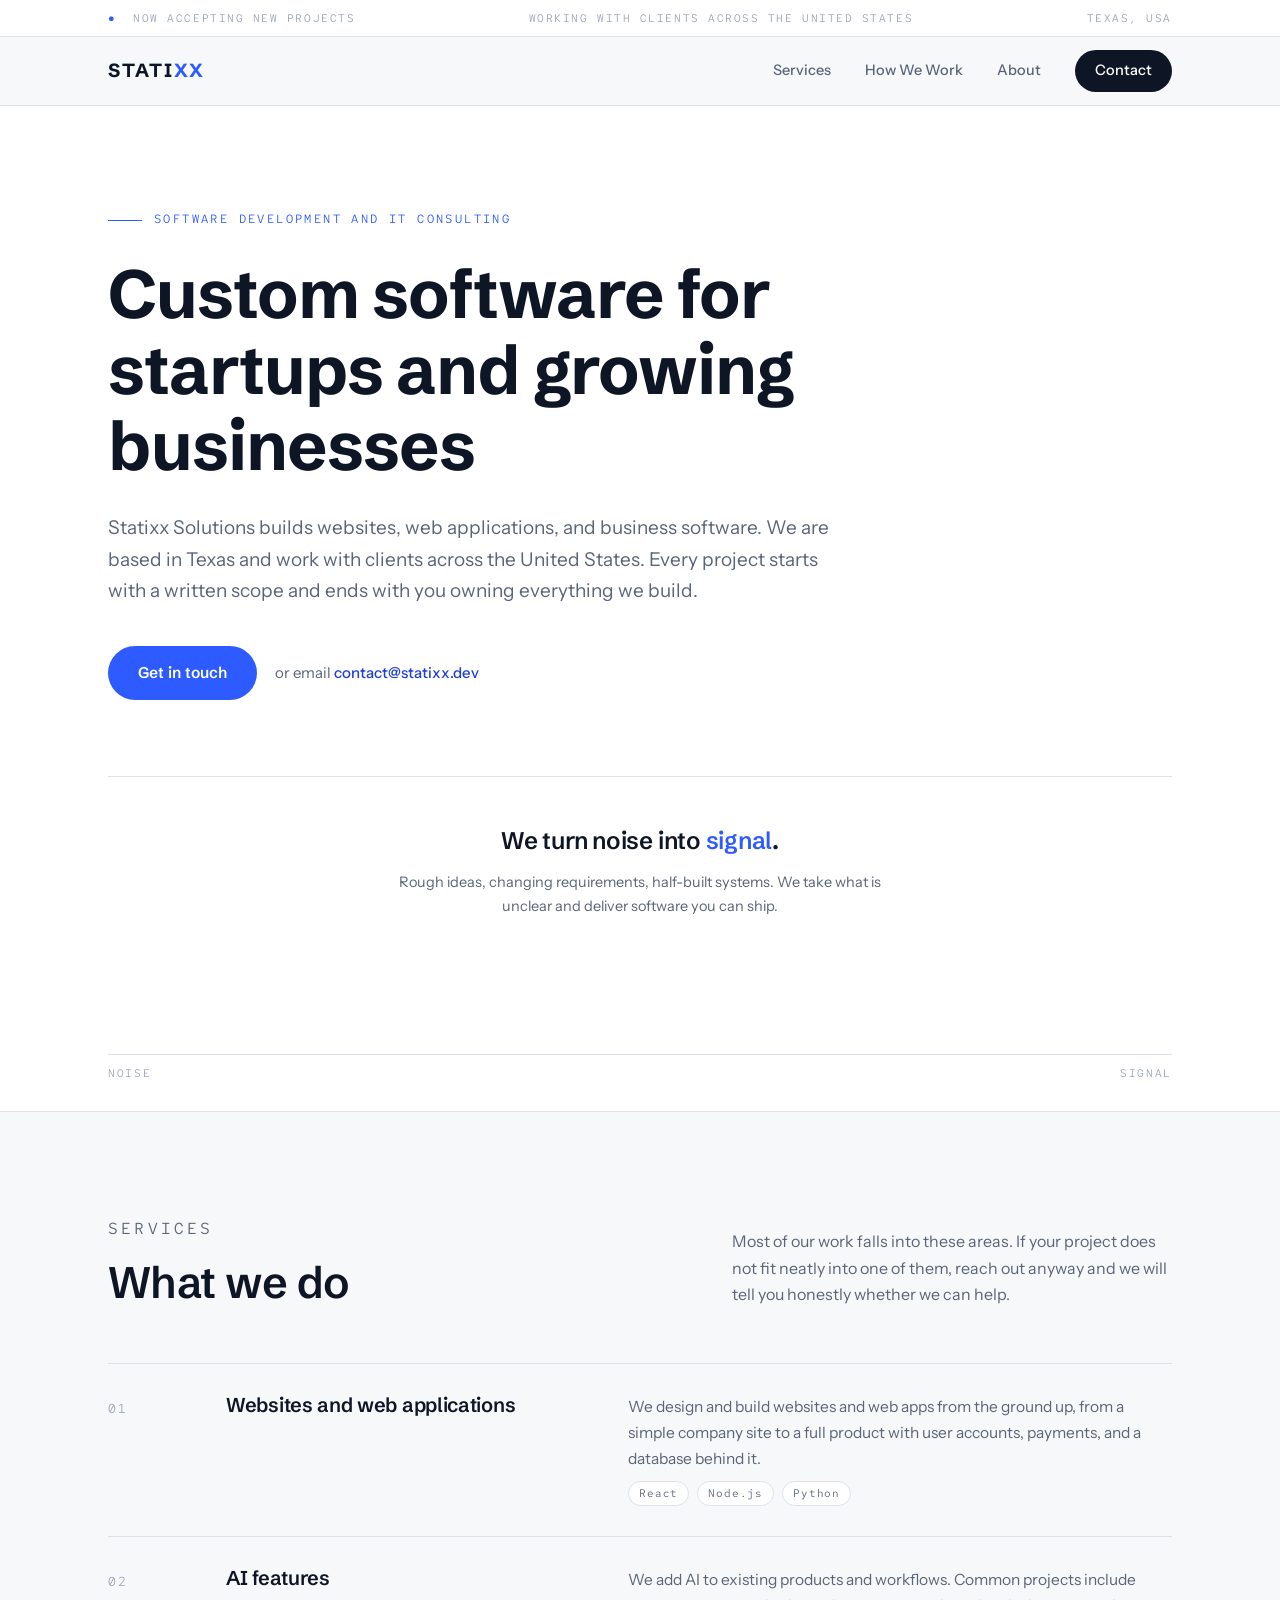
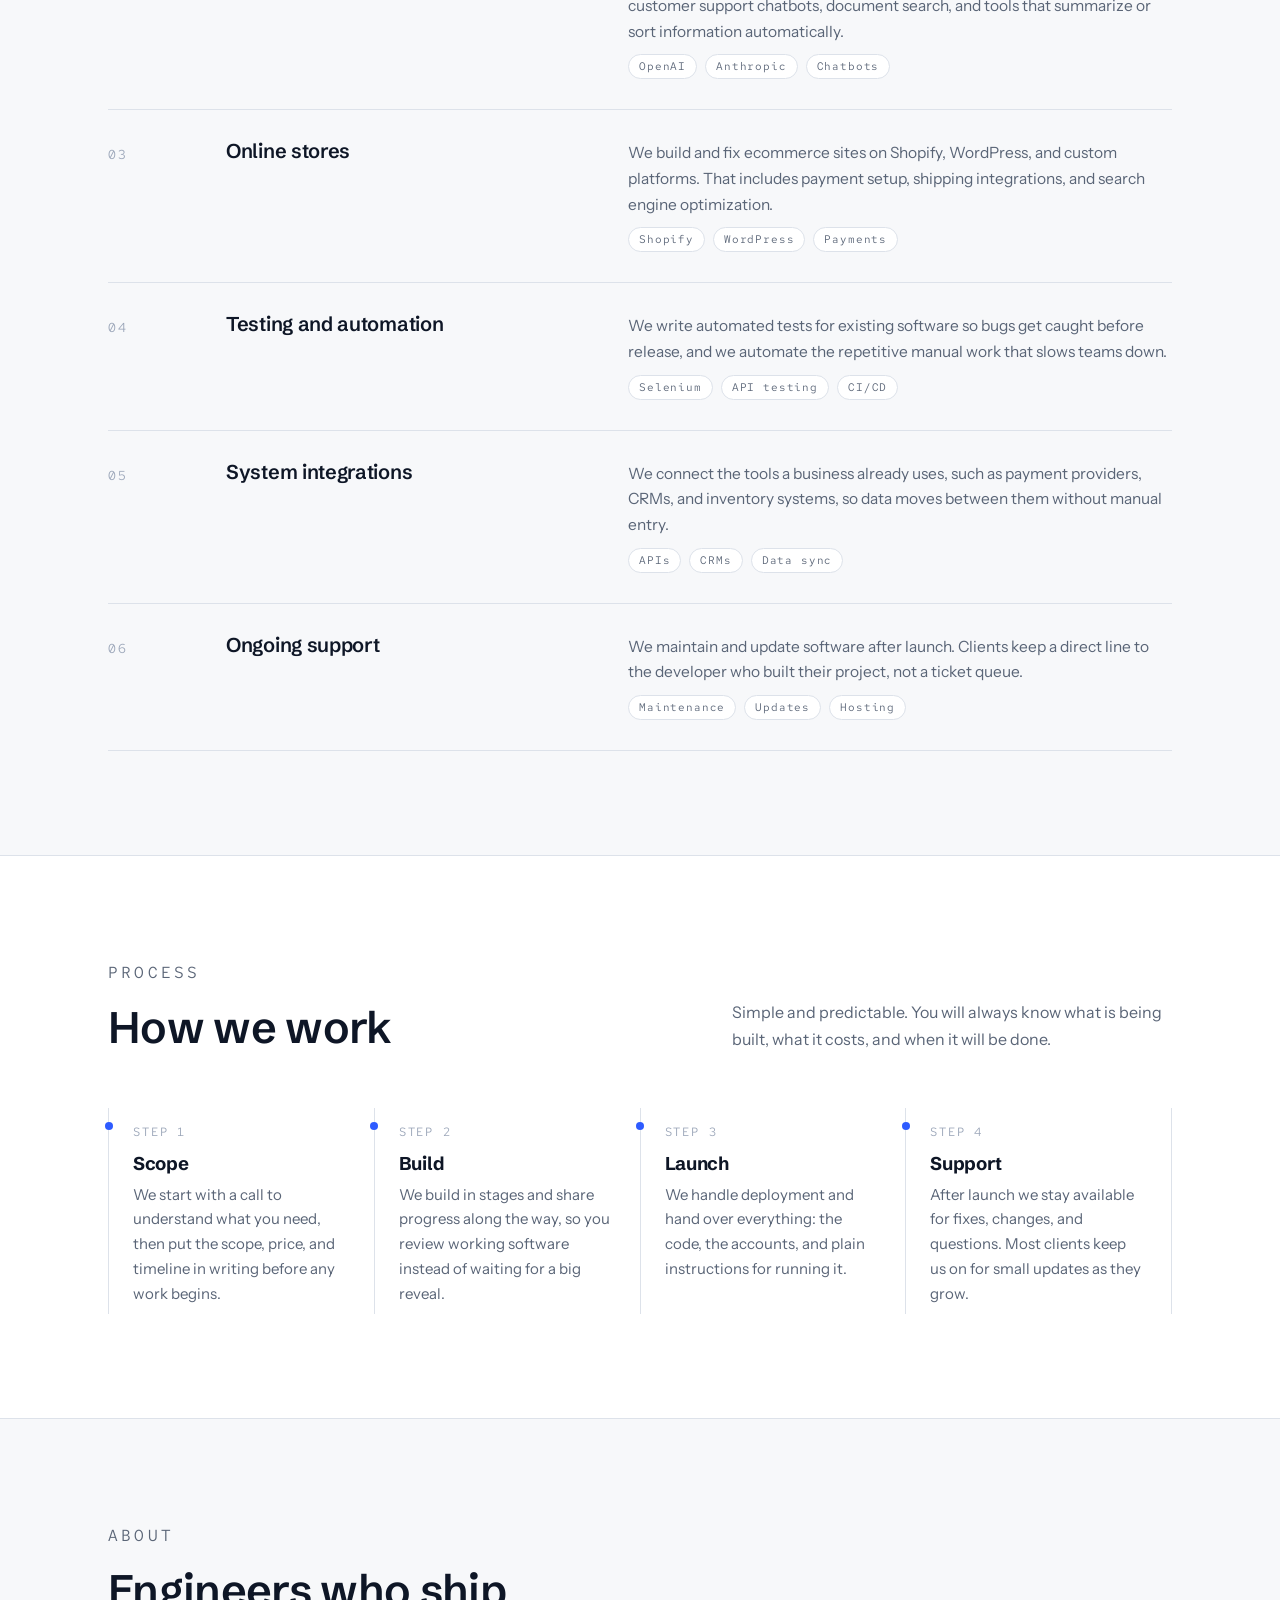
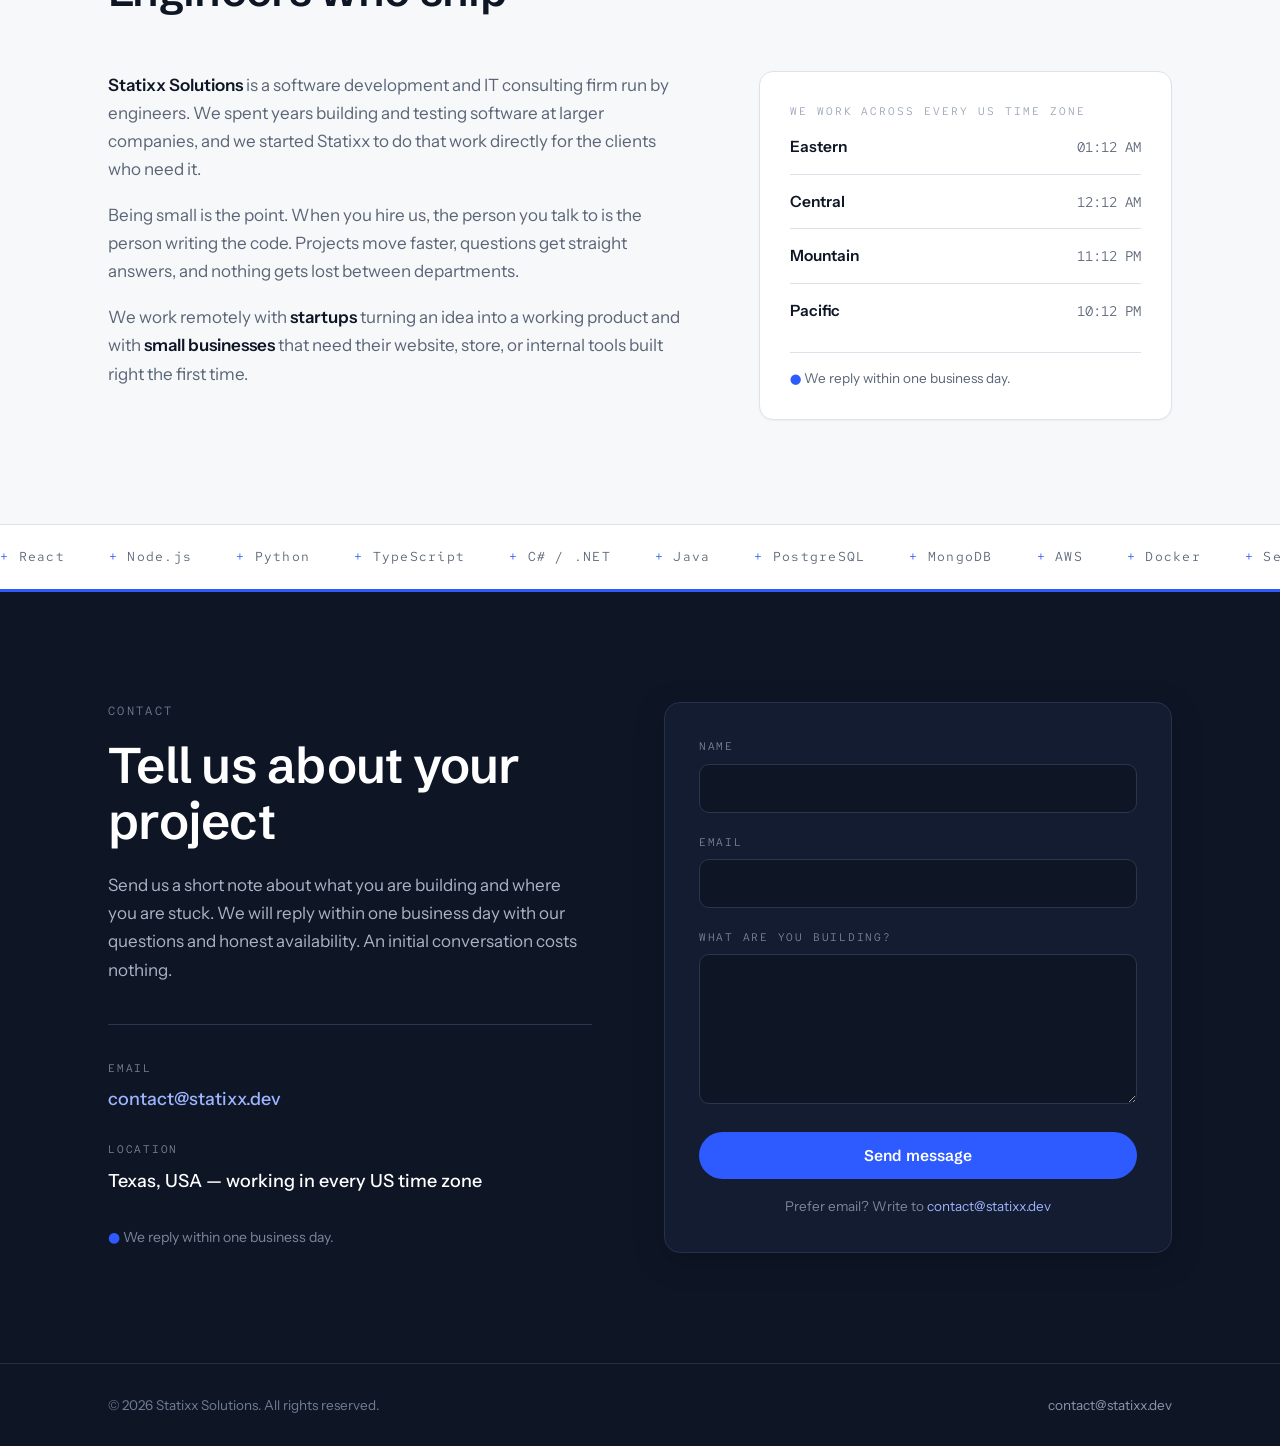
==== commit b1e22d3c: "STTX-1: Optimizing optimized site for mobile, added contact form, site performance tweaks" ====
--- a/index.html
+++ b/index.html
@@ -9,16 +9,35 @@
 <meta property="og:description" content="We build websites, web applications, and business software for startups and small businesses across the United States.">
 <meta property="og:type" content="website">
 <meta property="og:url" content="https://statixx.dev">
+<meta property="og:image" content="https://statixx.dev/assets/og-image.png">
+<meta property="og:image:width" content="1200">
+<meta property="og:image:height" content="630">
+<meta name="twitter:card" content="summary_large_image">
+<meta name="twitter:image" content="https://statixx.dev/assets/og-image.png">
 <link rel="canonical" href="https://statixx.dev/">
 <meta name="theme-color" content="#0e1626">
 <link rel="icon" href="assets/icons/favicon.svg" type="image/svg+xml">
 <link rel="icon" href="assets/icons/favicon-32.png" type="image/png" sizes="32x32">
 <link rel="apple-touch-icon" href="assets/icons/apple-touch-icon.png">
 <link rel="manifest" href="site.webmanifest">
-<link rel="preconnect" href="https://fonts.googleapis.com">
-<link rel="preconnect" href="https://fonts.gstatic.com" crossorigin>
-<link href="https://fonts.googleapis.com/css2?family=Schibsted+Grotesk:wght@500;600;700&family=Instrument+Sans:wght@400;500;600&family=Red+Hat+Mono:wght@400;500&display=swap" rel="stylesheet">
+<link rel="preload" href="assets/fonts/schibsted-grotesk-var.woff2" as="font" type="font/woff2" crossorigin>
+<link rel="preload" href="assets/fonts/instrument-sans-var.woff2" as="font" type="font/woff2" crossorigin>
+<link rel="preload" href="assets/fonts/red-hat-mono-var.woff2" as="font" type="font/woff2" crossorigin>
 <link rel="stylesheet" href="assets/css/main.css">
+<script type="application/ld+json">
+{
+  "@context": "https://schema.org",
+  "@type": "ProfessionalService",
+  "name": "Statixx Solutions",
+  "url": "https://statixx.dev/",
+  "email": "contact@statixx.dev",
+  "description": "Software development and IT consulting for startups and small businesses across the United States.",
+  "logo": "https://statixx.dev/assets/icons/icon-512.png",
+  "image": "https://statixx.dev/assets/og-image.png",
+  "address": { "@type": "PostalAddress", "addressRegion": "TX", "addressCountry": "US" },
+  "areaServed": "US"
+}
+</script>
 </head>
 <body>
 
@@ -33,12 +52,17 @@
 <nav>
   <div class="wrap nav-inner">
     <a href="#top" class="brand">STATI<span class="xx">XX</span></a>
-    <div class="nav-links">
+    <div class="nav-links" id="nav-links">
       <a href="#services">Services</a>
       <a href="#process">How We Work</a>
       <a href="#about">About</a>
       <a href="#contact" class="nav-cta">Contact</a>
     </div>
+    <button class="nav-toggle" aria-expanded="false" aria-controls="nav-links" aria-label="Menu">
+      <svg width="22" height="22" viewBox="0 0 22 22" fill="none" stroke="currentColor" stroke-width="2" stroke-linecap="round" aria-hidden="true">
+        <line x1="3" y1="6" x2="19" y2="6"/><line x1="3" y1="11" x2="19" y2="11"/><line x1="3" y1="16" x2="19" y2="16"/>
+      </svg>
+    </button>
   </div>
 </nav>
 
@@ -163,22 +187,22 @@
     <div class="sec-head">
       <div>
         <p class="sec-label">About</p>
-        <h2>A small company, on purpose</h2>
+        <h2>Engineers who ship</h2>
       </div>
     </div>
     <div class="about-grid">
       <div class="body">
-        <p><strong>Statixx Solutions</strong> is a software company run by engineers. The name comes from static, because that is how most projects arrive: a lot of noise and no clear picture. We spent years building and testing software at larger companies, and we started Statixx to do that work directly for the clients who need it.</p>
+        <p><strong>Statixx Solutions</strong> is a software development and IT consulting firm run by engineers. We spent years building and testing software at larger companies, and we started Statixx to do that work directly for the clients who need it.</p>
         <p>Being small is the point. When you hire us, the person you talk to is the person writing the code. Projects move faster, questions get straight answers, and nothing gets lost between departments.</p>
         <p>We work remotely with <strong>startups</strong> turning an idea into a working product and with <strong>small businesses</strong> that need their website, store, or internal tools built right the first time.</p>
       </div>
       <aside class="coverage" aria-label="US coverage">
-        <p class="cv-label">We work in every US time zone</p>
+        <p class="cv-label">We work across every US time zone</p>
         <div class="tz-row"><span class="zone">Eastern</span><span class="time" data-tz="America/New_York">--:--</span></div>
         <div class="tz-row"><span class="zone">Central</span><span class="time" data-tz="America/Chicago">--:--</span></div>
         <div class="tz-row"><span class="zone">Mountain</span><span class="time" data-tz="America/Denver">--:--</span></div>
         <div class="tz-row"><span class="zone">Pacific</span><span class="time" data-tz="America/Los_Angeles">--:--</span></div>
-        <p class="foot"><span class="dot">●</span> Based in Texas. We reply within one business day.</p>
+        <p class="foot"><span class="dot">●</span> We reply within one business day.</p>
       </aside>
     </div>
   </div>
@@ -193,24 +217,43 @@
 
 <section id="contact">
   <div class="wrap">
-    <p class="sec-label">Contact</p>
-    <h2>Tell us about your project</h2>
-    <p>Send us a short note about what you are building and where you are stuck. We will reply within one business day with our questions and honest availability. An initial conversation costs nothing.</p>
-    <div class="contact-card">
-      <div class="contact-item">
-        <div class="label">Email</div>
-        <div class="value"><a href="mailto:contact@statixx.dev">contact@statixx.dev</a></div>
-      </div>
-      <div class="contact-item">
-        <div class="label">Location</div>
-        <div class="value">Texas, USA</div>
-      </div>
-      <div class="contact-item">
-        <div class="label">Hours</div>
-        <div class="value">Mon to Fri, 9am to 6pm CT</div>
-      </div>
-    </div>
-    <a class="btn btn-primary" href="mailto:contact@statixx.dev?subject=Project%20inquiry">Email us about your project</a>
+    <div class="contact-grid">
+      <div>
+        <p class="sec-label">Contact</p>
+        <h2>Tell us about your project</h2>
+        <p class="pitch">Send us a short note about what you are building and where you are stuck. We will reply within one business day with our questions and honest availability. An initial conversation costs nothing.</p>
+        <div class="contact-card">
+          <div class="contact-item">
+            <div class="label">Email</div>
+            <div class="value"><a href="mailto:contact@statixx.dev">contact@statixx.dev</a></div>
+          </div>
+          <div class="contact-item">
+            <div class="label">Location</div>
+            <div class="value">Texas, USA &mdash; working in every US time zone</div>
+          </div>
+        </div>
+        <p class="contact-foot"><span class="dot">●</span> We reply within one business day.</p>
+      </div>
+      <form class="form-card" action="https://formsubmit.co/contact@statixx.dev" method="POST">
+        <input type="hidden" name="_subject" value="New project inquiry — statixx.dev">
+        <input type="hidden" name="_next" value="https://statixx.dev/thanks.html">
+        <input type="text" name="_honey" class="honey" tabindex="-1" autocomplete="off">
+        <div class="form-field">
+          <label for="cf-name">Name</label>
+          <input id="cf-name" name="name" type="text" required autocomplete="name">
+        </div>
+        <div class="form-field">
+          <label for="cf-email">Email</label>
+          <input id="cf-email" name="email" type="email" required autocomplete="email">
+        </div>
+        <div class="form-field">
+          <label for="cf-message">What are you building?</label>
+          <textarea id="cf-message" name="message" required></textarea>
+        </div>
+        <button class="btn btn-primary form-submit" type="submit">Send message</button>
+        <p class="form-note">Prefer email? Write to <a href="mailto:contact@statixx.dev">contact@statixx.dev</a></p>
+      </form>
+    </div>
   </div>
 </section>
 
--- a/assets/css/main.css
+++ b/assets/css/main.css
@@ -1,3 +1,19 @@
+@font-face{
+  font-family:'Schibsted Grotesk';
+  src:url('../fonts/schibsted-grotesk-var.woff2') format('woff2');
+  font-weight:400 900;font-style:normal;font-display:swap;
+}
+@font-face{
+  font-family:'Instrument Sans';
+  src:url('../fonts/instrument-sans-var.woff2') format('woff2');
+  font-weight:400 700;font-style:normal;font-display:swap;
+}
+@font-face{
+  font-family:'Red Hat Mono';
+  src:url('../fonts/red-hat-mono-var.woff2') format('woff2');
+  font-weight:300 700;font-style:normal;font-display:swap;
+}
+
 :root{
   --paper:#f7f8fa;
   --paper-2:#ffffff;
@@ -49,7 +65,22 @@
   font-weight:600;transition:background .18s;
 }
 .nav-cta:hover{background:var(--signal)}
-@media(max-width:640px){.nav-links a:not(.nav-cta){display:none}}
+.nav-toggle{
+  display:none;background:none;border:0;cursor:pointer;padding:10px;
+  margin-left:6px;color:var(--ink);
+}
+@media(max-width:640px){
+  .nav-toggle{display:inline-flex;align-items:center}
+  .nav-links{
+    position:absolute;top:68px;left:0;right:0;display:none;
+    flex-direction:column;align-items:flex-start;gap:0;
+    background:var(--paper-2);border-bottom:1px solid var(--hairline);
+    padding:8px 28px 20px;
+  }
+  .nav-links.open{display:flex}
+  .nav-links a{padding:11px 0;font-size:16px;width:100%}
+  .nav-links .nav-cta{width:auto;margin-top:10px;padding:10px 24px}
+}
 
 /* ---------- hero ---------- */
 .hero{padding:104px 0 0;border-bottom:1px solid var(--hairline);background:var(--paper-2)}
@@ -167,13 +198,18 @@
 @keyframes ticker{from{transform:translateX(0)}to{transform:translateX(-50%)}}
 
 /* ---------- contact ---------- */
-#contact{background:var(--ink);color:#f2f5fa;padding:110px 0}
+#contact{
+  background:var(--ink);color:#f2f5fa;padding:110px 0;
+  border-top:3px solid var(--signal);
+}
 #contact .sec-label{color:#6f7d95}
-#contact h2{font-size:clamp(32px,5vw,50px);font-weight:600;max-width:22ch;color:#fff}
-#contact p{color:#aab4c6;margin:22px 0 0;max-width:54ch}
+#contact h2{font-size:clamp(32px,5vw,50px);font-weight:600;max-width:18ch;color:#fff}
+#contact .pitch{color:#aab4c6;margin:22px 0 0;max-width:44ch}
+.contact-grid{display:grid;grid-template-columns:1fr 1.05fr;gap:72px;align-items:start}
+@media(max-width:840px){.contact-grid{grid-template-columns:1fr;gap:52px}}
 .contact-card{
-  margin-top:44px;display:flex;gap:56px;flex-wrap:wrap;
-  border-top:1px solid #2a3550;padding-top:38px;
+  margin-top:40px;display:flex;flex-direction:column;gap:26px;
+  border-top:1px solid #2a3550;padding-top:34px;
 }
 .contact-item .label{
   font-family:'Red Hat Mono',monospace;font-size:11px;letter-spacing:.16em;
@@ -181,7 +217,33 @@
 }
 .contact-item .value{font-size:18px;font-weight:500;color:#fff}
 .contact-item .value a{color:#9db4ff}
-#contact .btn-primary{margin-top:40px}
+.contact-foot{margin-top:30px;font-size:14px;color:#7c8699}
+.contact-foot .dot{color:var(--signal)}
+
+/* contact form */
+.form-card{
+  background:#131c30;border:1px solid #26324d;border-radius:16px;
+  padding:34px;box-shadow:0 8px 30px rgba(0,0,0,.25);
+}
+.form-field{margin-bottom:20px}
+.form-field label{
+  display:block;font-family:'Red Hat Mono',monospace;font-size:11px;
+  letter-spacing:.16em;text-transform:uppercase;color:#7c8699;margin-bottom:8px;
+}
+.form-field input,.form-field textarea{
+  width:100%;background:#0e1626;border:1px solid #2a3550;border-radius:10px;
+  padding:12px 14px;color:#fff;font-family:'Instrument Sans',system-ui,sans-serif;
+  font-size:15.5px;line-height:1.5;transition:border-color .18s;
+}
+.form-field input:focus,.form-field textarea:focus{
+  outline:none;border-color:var(--signal);
+  box-shadow:0 0 0 3px rgba(46,91,255,.22);
+}
+.form-field textarea{min-height:150px;resize:vertical}
+.form-submit{width:100%;border:0;cursor:pointer}
+.form-note{margin-top:16px;font-size:13.5px;color:#7c8699;text-align:center}
+.form-note a{color:#9db4ff}
+.honey{display:none}
 
 /* ---------- footer ---------- */
 footer{background:var(--ink);border-top:1px solid #232f47;padding:30px 0;font-size:13.5px;color:#6f7d95}
